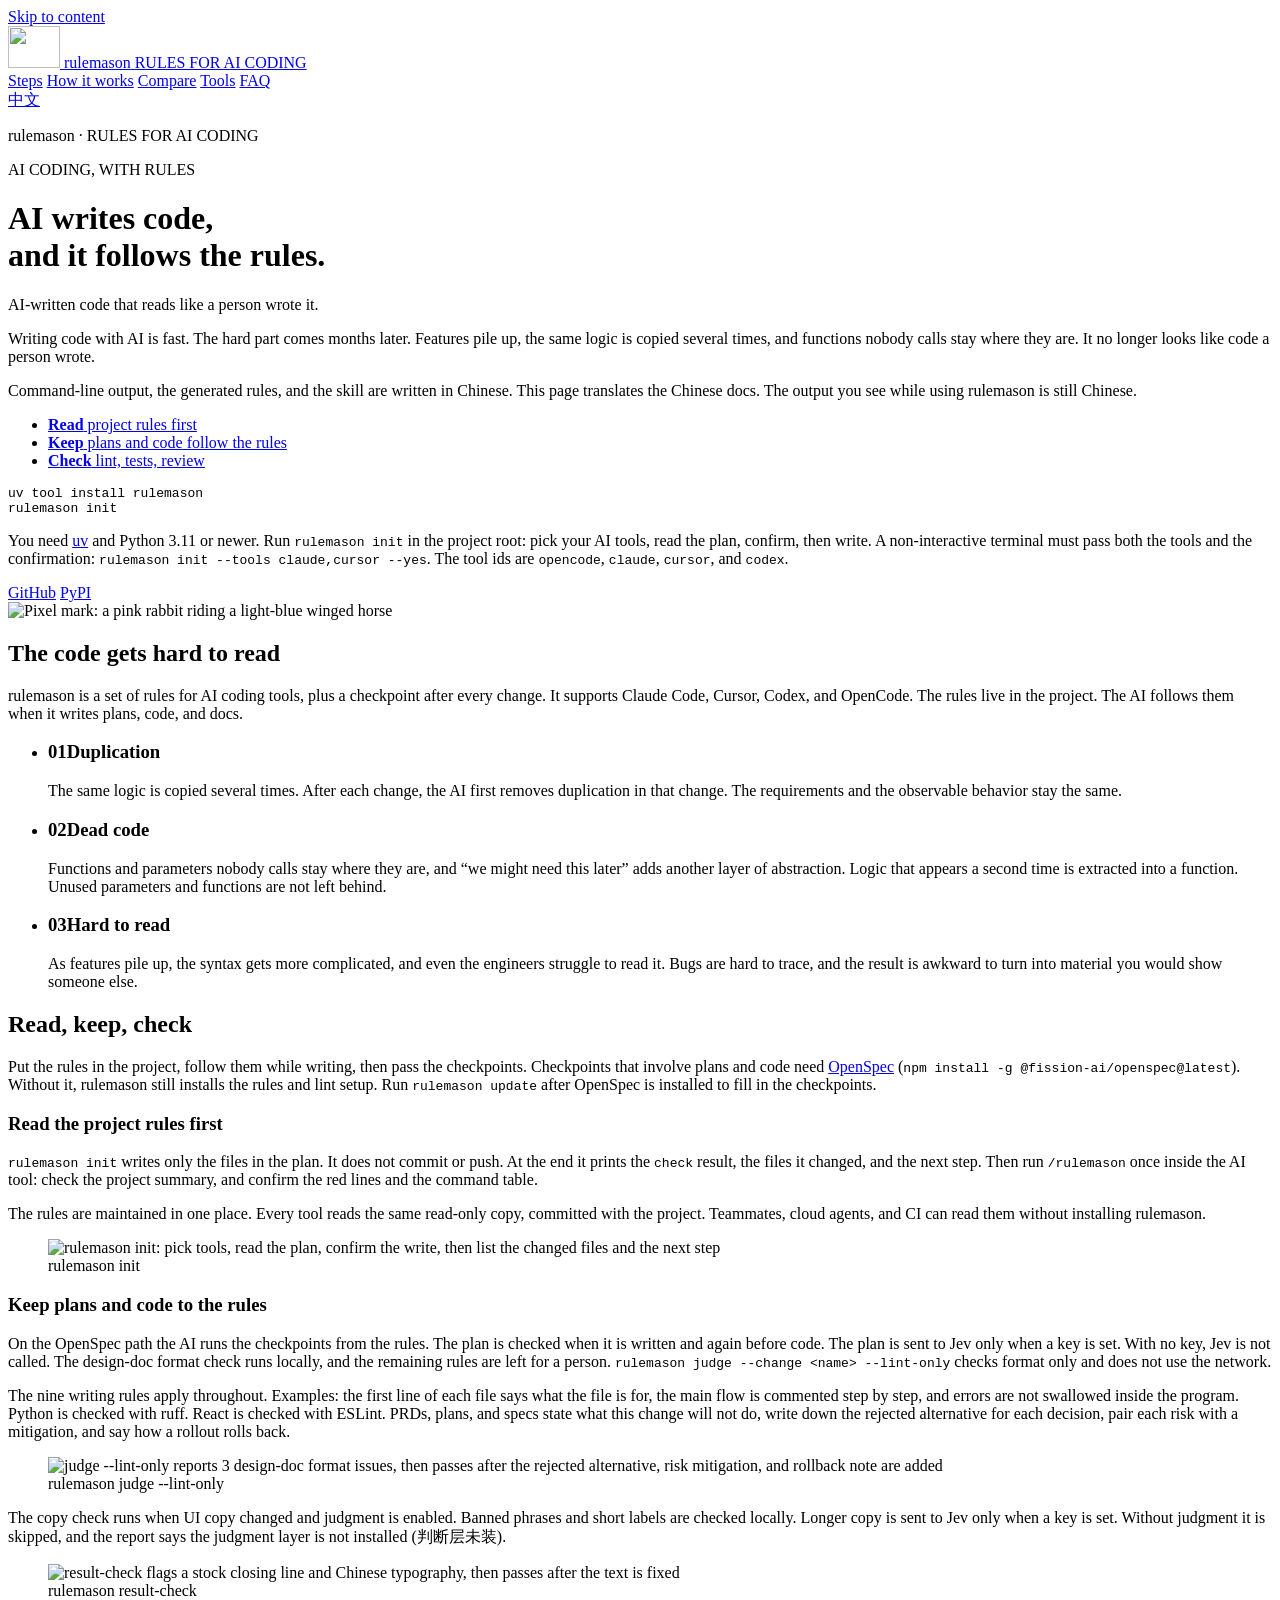
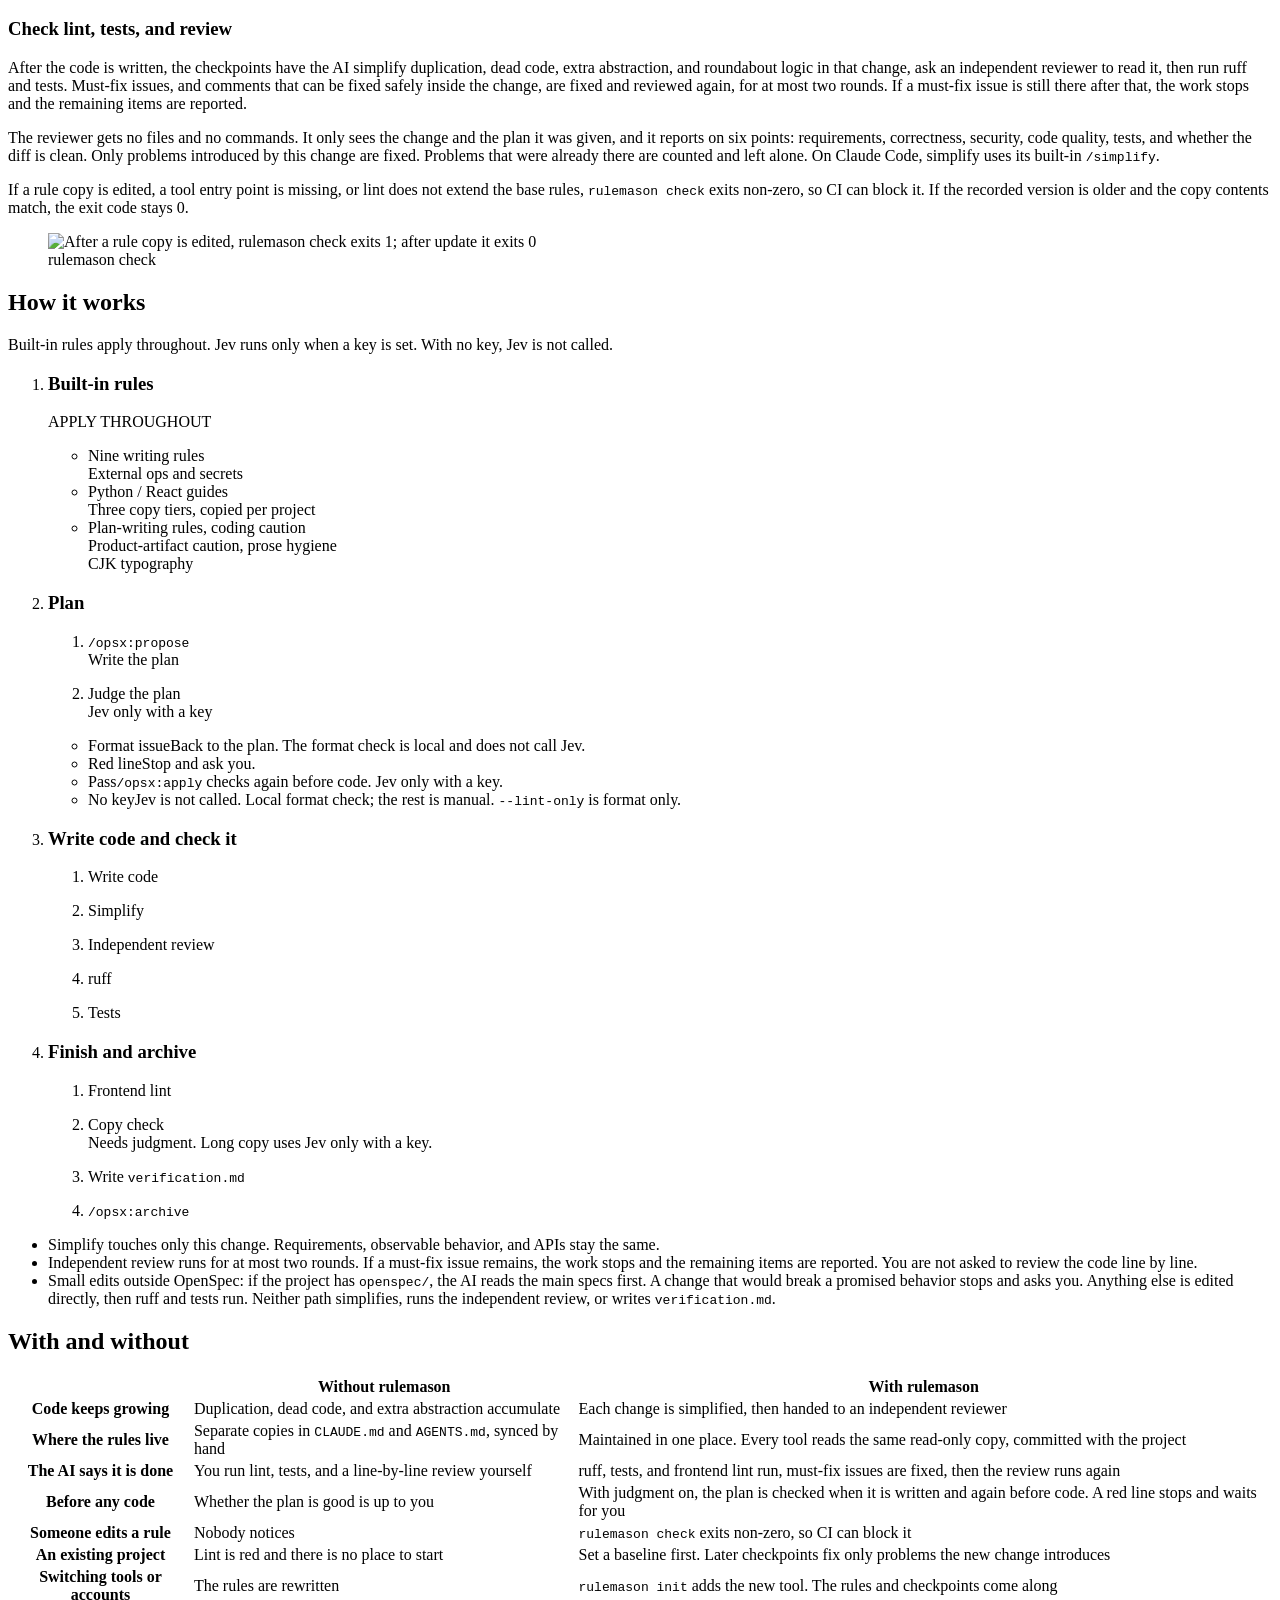
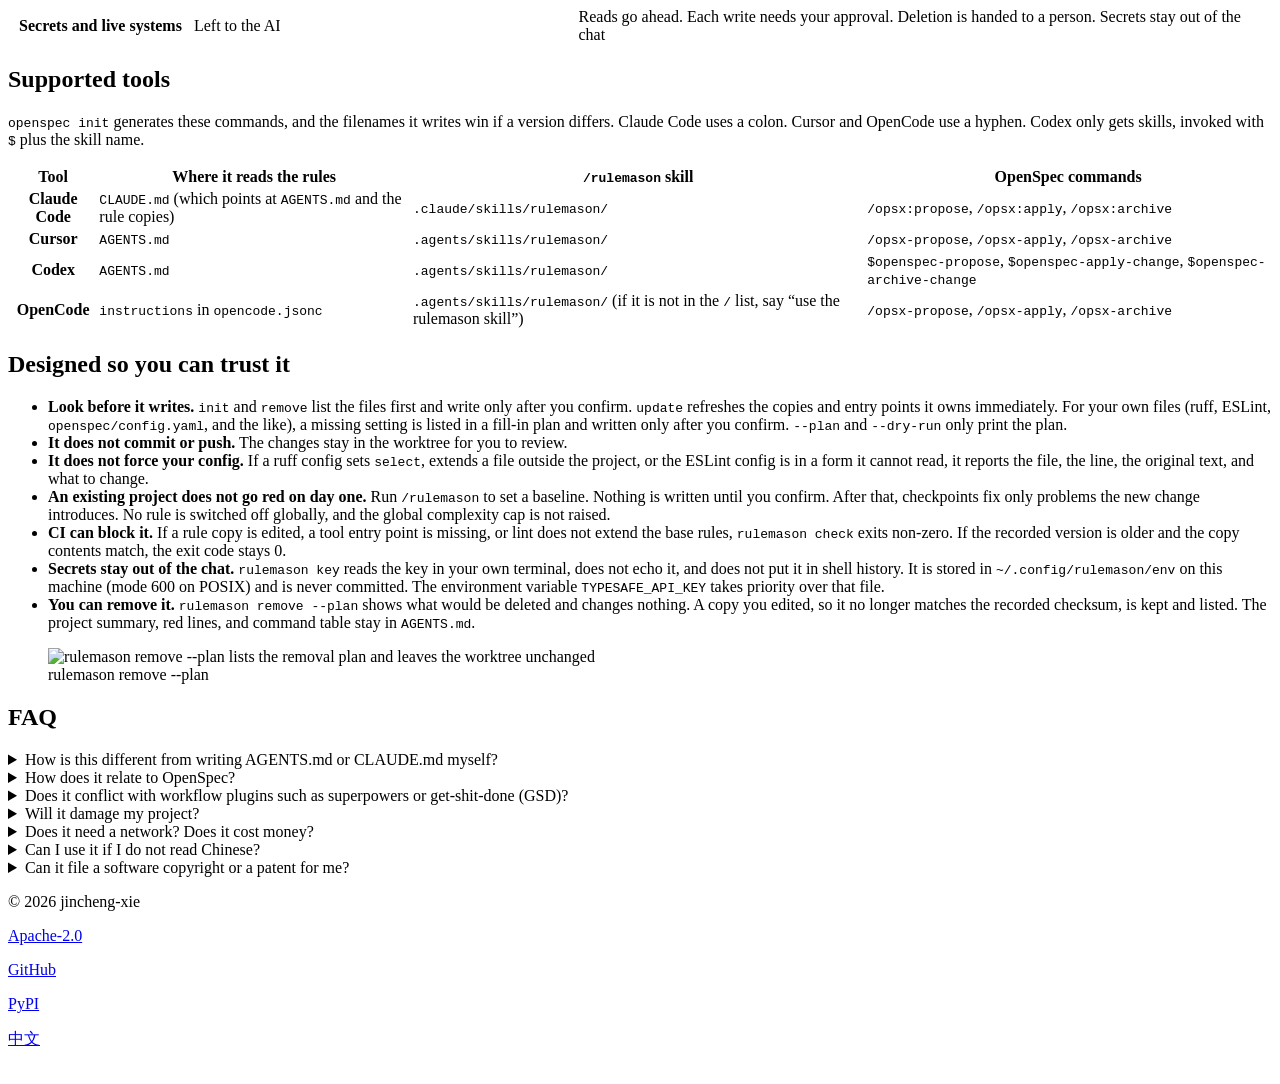
==== website/en/index.html @ f6c39ca5 "feat(website): 新增 rulemason.com 静态落地页 预览页放在 website/，不进 wheel 和 sdist。中英文页面、像素标志和部署说明都在这一目录里。" ====
<!DOCTYPE html>
<!-- English landing page for rulemason.com. Wording follows README.en.md. No unpublished numbers. -->
<html lang="en">
<head>
  <meta charset="utf-8">
  <meta name="viewport" content="width=device-width, initial-scale=1">
  <title>rulemason: AI writes code, and it follows the rules</title>
  <meta name="description" content="AI-written code that reads like a person wrote it. Rules for AI coding tools, plus a checkpoint after every change. Supports Claude Code, Cursor, Codex, and OpenCode.">
  <link rel="canonical" href="https://rulemason.com/en/">
  <link rel="alternate" hreflang="en" href="https://rulemason.com/en/">
  <link rel="alternate" hreflang="zh-CN" href="https://rulemason.com/">
  <meta property="og:type" content="website">
  <meta property="og:locale" content="en_US">
  <meta property="og:locale:alternate" content="zh_CN">
  <meta property="og:site_name" content="rulemason">
  <meta property="og:title" content="rulemason: AI writes code, and it follows the rules">
  <meta property="og:description" content="AI-written code that reads like a person wrote it. Rules for AI coding tools, plus a checkpoint after every change.">
  <meta property="og:url" content="https://rulemason.com/en/">
  <meta property="og:image" content="https://rulemason.com/assets/banner.png">
  <meta property="og:image:width" content="1920">
  <meta property="og:image:height" content="960">
  <meta property="og:image:alt" content="rulemason: AI writes code, and it follows the rules">
  <meta name="twitter:card" content="summary_large_image">
  <meta name="twitter:title" content="rulemason: AI writes code, and it follows the rules">
  <meta name="twitter:description" content="AI-written code that reads like a person wrote it. Rules for AI coding tools, plus a checkpoint after every change.">
  <meta name="twitter:image" content="https://rulemason.com/assets/banner.png">
  <meta name="theme-color" content="#071421">
  <link rel="icon" href="/favicon.svg" type="image/svg+xml">
  <link rel="icon" href="/favicon-32.png" type="image/png" sizes="32x32">
  <link rel="apple-touch-icon" href="/apple-touch-icon.png">
  <link rel="stylesheet" href="/css/site.css">
</head>
<body>
  <a class="skip" href="#content">Skip to content</a>
  <header class="site-header">
    <div class="wrap">
      <a class="brand" href="/en/">
        <img src="/assets/logo.svg" alt="" width="52" height="42">
        <span>
          <span class="brand-name">rulemason</span>
          <span class="brand-sub">RULES FOR AI CODING</span>
        </span>
      </a>
      <nav class="nav-links" aria-label="On this page">
        <a href="#steps">Steps</a>
        <a href="#flow">How it works</a>
        <a href="#compare">Compare</a>
        <a href="#tools">Tools</a>
        <a href="#faq">FAQ</a>
      </nav>
      <a class="lang" href="/" hreflang="zh-CN" lang="zh-CN">中文</a>
    </div>
  </header>

  <main id="content">
    <div class="wrap hero">
      <div class="hero-copy">
        <p class="eyebrow">rulemason · RULES FOR AI CODING</p>
        <p class="tagline">AI CODING, WITH RULES</p>
        <h1>AI writes code,<br><span class="accent">and it follows the rules.</span></h1>
        <p class="lede">AI-written code that reads like a person wrote it.</p>
        <p class="support">Writing code with AI is fast. The hard part comes months later. Features pile up, the same logic is copied several times, and functions nobody calls stay where they are. It no longer looks like code a person wrote.</p>
        <p class="lang-note">Command-line output, the generated rules, and the skill are written in Chinese. This page translates the Chinese docs. The output you see while using rulemason is still Chinese.</p>
        <ul class="chips">
          <li><a href="#read"><b>Read</b> project rules first</a></li>
          <li><a href="#keep"><b>Keep</b> plans and code follow the rules</a></li>
          <li><a href="#check"><b>Check</b> lint, tests, review</a></li>
        </ul>
        <div class="install">
          <div class="install-bar">
            <pre id="install-cmd"><code>uv tool install rulemason
rulemason init</code></pre>
            <button type="button" class="copy" hidden data-for="install-cmd" data-done="Copied" data-fail="Could not copy. Select the commands above.">Copy</button>
          </div>
          <p id="copy-status" class="copy-status" role="status"></p>
          <p class="fine">You need <a href="https://docs.astral.sh/uv/">uv</a> and Python 3.11 or newer. Run <code>rulemason init</code> in the project root: pick your AI tools, read the plan, confirm, then write. A non-interactive terminal must pass both the tools and the confirmation: <code>rulemason init --tools claude,cursor --yes</code>. The tool ids are <code>opencode</code>, <code>claude</code>, <code>cursor</code>, and <code>codex</code>.</p>
        </div>
        <div class="actions">
          <a class="btn btn-pink" href="https://github.com/rulemason/rulemason">GitHub</a>
          <a class="btn btn-line" href="https://pypi.org/project/rulemason/">PyPI</a>
        </div>
      </div>
      <div class="hero-logo">
        <img src="/assets/logo.svg" width="416" height="336" alt="Pixel mark: a pink rabbit riding a light-blue winged horse">
      </div>
    </div>

    <section id="pain">
      <div class="wrap">
        <h2>The code gets hard to read</h2>
        <p class="section-lead">rulemason is a set of rules for AI coding tools, plus a checkpoint after every change. It supports Claude Code, Cursor, Codex, and OpenCode. The rules live in the project. The AI follows them when it writes plans, code, and docs.</p>
        <ul class="cards">
          <li>
            <h3><span class="index">01</span>Duplication</h3>
            <p>The same logic is copied several times. After each change, the AI first removes duplication in that change. The requirements and the observable behavior stay the same.</p>
          </li>
          <li>
            <h3><span class="index">02</span>Dead code</h3>
            <p>Functions and parameters nobody calls stay where they are, and “we might need this later” adds another layer of abstraction. Logic that appears a second time is extracted into a function. Unused parameters and functions are not left behind.</p>
          </li>
          <li>
            <h3><span class="index">03</span>Hard to read</h3>
            <p>As features pile up, the syntax gets more complicated, and even the engineers struggle to read it. Bugs are hard to trace, and the result is awkward to turn into material you would show someone else.</p>
          </li>
        </ul>
      </div>
    </section>

    <section id="steps">
      <div class="wrap">
        <h2>Read, keep, check</h2>
        <p class="section-lead">Put the rules in the project, follow them while writing, then pass the checkpoints. Checkpoints that involve plans and code need <a href="https://github.com/Fission-AI/OpenSpec">OpenSpec</a> (<code>npm install -g @fission-ai/openspec@latest</code>). Without it, rulemason still installs the rules and lint setup. Run <code>rulemason update</code> after OpenSpec is installed to fill in the checkpoints.</p>

        <article class="step" id="read">
          <h3><span class="mark">Read</span> the project rules first</h3>
          <p><code>rulemason init</code> writes only the files in the plan. It does not commit or push. At the end it prints the <code>check</code> result, the files it changed, and the next step. Then run <code>/rulemason</code> once inside the AI tool: check the project summary, and confirm the red lines and the command table.</p>
          <p>The rules are maintained in one place. Every tool reads the same read-only copy, committed with the project. Teammates, cloud agents, and CI can read them without installing rulemason.</p>
          <figure>
            <img src="/assets/r1-init.gif" data-still="/assets/stills/r1-init.png" width="1200" height="700" alt="rulemason init: pick tools, read the plan, confirm the write, then list the changed files and the next step" loading="lazy">
            <figcaption>rulemason init</figcaption>
          </figure>
        </article>

        <article class="step" id="keep">
          <h3><span class="mark">Keep</span> plans and code to the rules</h3>
          <p>On the OpenSpec path the AI runs the checkpoints from the rules. The plan is checked when it is written and again before code. The plan is sent to Jev only when a key is set. With no key, Jev is not called. The design-doc format check runs locally, and the remaining rules are left for a person. <code>rulemason judge --change &lt;name&gt; --lint-only</code> checks format only and does not use the network.</p>
          <p>The nine writing rules apply throughout. Examples: the first line of each file says what the file is for, the main flow is commented step by step, and errors are not swallowed inside the program. Python is checked with ruff. React is checked with ESLint. PRDs, plans, and specs state what this change will not do, write down the rejected alternative for each decision, pair each risk with a mitigation, and say how a rollout rolls back.</p>
          <figure>
            <img src="/assets/r7-judge.gif" data-still="/assets/stills/r7-judge.png" width="1200" height="700" alt="judge --lint-only reports 3 design-doc format issues, then passes after the rejected alternative, risk mitigation, and rollback note are added" loading="lazy">
            <figcaption>rulemason judge --lint-only</figcaption>
          </figure>
          <p>The copy check runs when UI copy changed and judgment is enabled. Banned phrases and short labels are checked locally. Longer copy is sent to Jev only when a key is set. Without judgment it is skipped, and the report says the judgment layer is not installed (判断层未装).</p>
          <figure>
            <img src="/assets/r8-result-check.gif" data-still="/assets/stills/r8-result-check.png" width="1200" height="700" alt="result-check flags a stock closing line and Chinese typography, then passes after the text is fixed" loading="lazy">
            <figcaption>rulemason result-check</figcaption>
          </figure>
        </article>

        <article class="step" id="check">
          <h3><span class="mark">Check</span> lint, tests, and review</h3>
          <p>After the code is written, the checkpoints have the AI simplify duplication, dead code, extra abstraction, and roundabout logic in that change, ask an independent reviewer to read it, then run ruff and tests. Must-fix issues, and comments that can be fixed safely inside the change, are fixed and reviewed again, for at most two rounds. If a must-fix issue is still there after that, the work stops and the remaining items are reported.</p>
          <p>The reviewer gets no files and no commands. It only sees the change and the plan it was given, and it reports on six points: requirements, correctness, security, code quality, tests, and whether the diff is clean. Only problems introduced by this change are fixed. Problems that were already there are counted and left alone. On Claude Code, simplify uses its built-in <code>/simplify</code>.</p>
          <p>If a rule copy is edited, a tool entry point is missing, or lint does not extend the base rules, <code>rulemason check</code> exits non-zero, so CI can block it. If the recorded version is older and the copy contents match, the exit code stays 0.</p>
          <figure>
            <img src="/assets/r4-check.gif" data-still="/assets/stills/r4-check.png" width="1200" height="700" alt="After a rule copy is edited, rulemason check exits 1; after update it exits 0" loading="lazy">
            <figcaption>rulemason check</figcaption>
          </figure>
        </article>
      </div>
    </section>

    <section id="flow">
      <div class="wrap">
        <h2>How it works</h2>
        <p class="section-lead">Built-in rules apply throughout. Jev runs only when a key is set. With no key, Jev is not called.</p>
        <ol class="flow">
          <li class="band">
            <div class="band-head">
              <h3>Built-in rules</h3>
              <p class="always">APPLY THROUGHOUT</p>
            </div>
            <ul class="nodes">
              <li class="node">Nine writing rules<br>External ops and secrets</li>
              <li class="node">Python / React guides<br>Three copy tiers, copied per project</li>
              <li class="node">Plan-writing rules, coding caution<br>Product-artifact caution, prose hygiene<br>CJK typography</li>
            </ul>
          </li>
          <li class="band plan">
            <div class="band-head">
              <h3>Plan</h3>
            </div>
            <ol class="chain">
              <li><p class="node"><code>/opsx:propose</code><br>Write the plan</p></li>
              <li><p class="node decision">Judge the plan<br>Jev only with a key</p></li>
            </ol>
            <ul class="branches">
              <li><span class="tag">Format issue</span><span>Back to the plan. The format check is local and does not call Jev.</span></li>
              <li><span class="tag stop">Red line</span><span>Stop and ask you.</span></li>
              <li><span class="tag">Pass</span><span><code>/opsx:apply</code> checks again before code. Jev only with a key.</span></li>
              <li><span class="tag">No key</span><span>Jev is not called. Local format check; the rest is manual. <code>--lint-only</code> is format only.</span></li>
            </ul>
          </li>
          <li class="band">
            <div class="band-head">
              <h3>Write code and check it</h3>
            </div>
            <ol class="chain">
              <li><p class="node">Write code</p></li>
              <li><p class="node">Simplify</p></li>
              <li><p class="node">Independent review</p></li>
              <li><p class="node">ruff</p></li>
              <li><p class="node">Tests</p></li>
            </ol>
          </li>
          <li class="band">
            <div class="band-head">
              <h3>Finish and archive</h3>
            </div>
            <ol class="chain">
              <li><p class="node">Frontend lint</p></li>
              <li><p class="node">Copy check<br>Needs judgment. Long copy uses Jev only with a key.</p></li>
              <li><p class="node">Write <code>verification.md</code></p></li>
              <li><p class="node"><code>/opsx:archive</code></p></li>
            </ol>
          </li>
        </ol>
        <ul class="notes">
          <li>Simplify touches only this change. Requirements, observable behavior, and APIs stay the same.</li>
          <li>Independent review runs for at most two rounds. If a must-fix issue remains, the work stops and the remaining items are reported. You are not asked to review the code line by line.</li>
          <li>Small edits outside OpenSpec: if the project has <code>openspec/</code>, the AI reads the main specs first. A change that would break a promised behavior stops and asks you. Anything else is edited directly, then ruff and tests run. Neither path simplifies, runs the independent review, or writes <code>verification.md</code>.</li>
        </ul>
      </div>
    </section>

    <section id="compare">
      <div class="wrap">
        <h2>With and without</h2>
        <div class="table-wrap" tabindex="0" role="region" aria-label="With and without rulemason. Scroll sideways if needed.">
          <table>
            <thead>
              <tr>
                <th scope="col"></th>
                <th scope="col">Without rulemason</th>
                <th scope="col">With rulemason</th>
              </tr>
            </thead>
            <tbody>
              <tr>
                <th scope="row">Code keeps growing</th>
                <td>Duplication, dead code, and extra abstraction accumulate</td>
                <td>Each change is simplified, then handed to an independent reviewer</td>
              </tr>
              <tr>
                <th scope="row">Where the rules live</th>
                <td>Separate copies in <code>CLAUDE.md</code> and <code>AGENTS.md</code>, synced by hand</td>
                <td>Maintained in one place. Every tool reads the same read-only copy, committed with the project</td>
              </tr>
              <tr>
                <th scope="row">The AI says it is done</th>
                <td>You run lint, tests, and a line-by-line review yourself</td>
                <td>ruff, tests, and frontend lint run, must-fix issues are fixed, then the review runs again</td>
              </tr>
              <tr>
                <th scope="row">Before any code</th>
                <td>Whether the plan is good is up to you</td>
                <td>With judgment on, the plan is checked when it is written and again before code. A red line stops and waits for you</td>
              </tr>
              <tr>
                <th scope="row">Someone edits a rule</th>
                <td>Nobody notices</td>
                <td><code>rulemason check</code> exits non-zero, so CI can block it</td>
              </tr>
              <tr>
                <th scope="row">An existing project</th>
                <td>Lint is red and there is no place to start</td>
                <td>Set a baseline first. Later checkpoints fix only problems the new change introduces</td>
              </tr>
              <tr>
                <th scope="row">Switching tools or accounts</th>
                <td>The rules are rewritten</td>
                <td><code>rulemason init</code> adds the new tool. The rules and checkpoints come along</td>
              </tr>
              <tr>
                <th scope="row">Secrets and live systems</th>
                <td>Left to the AI</td>
                <td>Reads go ahead. Each write needs your approval. Deletion is handed to a person. Secrets stay out of the chat</td>
              </tr>
            </tbody>
          </table>
        </div>
      </div>
    </section>

    <section id="tools">
      <div class="wrap">
        <h2>Supported tools</h2>
        <p class="section-lead"><code>openspec init</code> generates these commands, and the filenames it writes win if a version differs. Claude Code uses a colon. Cursor and OpenCode use a hyphen. Codex only gets skills, invoked with <code>$</code> plus the skill name.</p>
        <div class="table-wrap" tabindex="0" role="region" aria-label="Supported tools. Scroll sideways if needed.">
          <table>
            <thead>
              <tr>
                <th scope="col">Tool</th>
                <th scope="col">Where it reads the rules</th>
                <th scope="col"><code>/rulemason</code> skill</th>
                <th scope="col">OpenSpec commands</th>
              </tr>
            </thead>
            <tbody>
              <tr>
                <th scope="row">Claude Code</th>
                <td><code>CLAUDE.md</code> (which points at <code>AGENTS.md</code> and the rule copies)</td>
                <td><code>.claude/skills/rulemason/</code></td>
                <td><code>/opsx:propose</code>, <code>/opsx:apply</code>, <code>/opsx:archive</code></td>
              </tr>
              <tr>
                <th scope="row">Cursor</th>
                <td><code>AGENTS.md</code></td>
                <td><code>.agents/skills/rulemason/</code></td>
                <td><code>/opsx-propose</code>, <code>/opsx-apply</code>, <code>/opsx-archive</code></td>
              </tr>
              <tr>
                <th scope="row">Codex</th>
                <td><code>AGENTS.md</code></td>
                <td><code>.agents/skills/rulemason/</code></td>
                <td><code>$openspec-propose</code>, <code>$openspec-apply-change</code>, <code>$openspec-archive-change</code></td>
              </tr>
              <tr>
                <th scope="row">OpenCode</th>
                <td><code>instructions</code> in <code>opencode.jsonc</code></td>
                <td><code>.agents/skills/rulemason/</code> (if it is not in the <code>/</code> list, say “use the rulemason skill”)</td>
                <td><code>/opsx-propose</code>, <code>/opsx-apply</code>, <code>/opsx-archive</code></td>
              </tr>
            </tbody>
          </table>
        </div>
      </div>
    </section>

    <section id="safety">
      <div class="wrap">
        <h2>Designed so you can trust it</h2>
        <ul class="safety">
          <li><strong>Look before it writes.</strong> <code>init</code> and <code>remove</code> list the files first and write only after you confirm. <code>update</code> refreshes the copies and entry points it owns immediately. For your own files (ruff, ESLint, <code>openspec/config.yaml</code>, and the like), a missing setting is listed in a fill-in plan and written only after you confirm. <code>--plan</code> and <code>--dry-run</code> only print the plan.</li>
          <li><strong>It does not commit or push.</strong> The changes stay in the worktree for you to review.</li>
          <li><strong>It does not force your config.</strong> If a ruff config sets <code>select</code>, extends a file outside the project, or the ESLint config is in a form it cannot read, it reports the file, the line, the original text, and what to change.</li>
          <li><strong>An existing project does not go red on day one.</strong> Run <code>/rulemason</code> to set a baseline. Nothing is written until you confirm. After that, checkpoints fix only problems the new change introduces. No rule is switched off globally, and the global complexity cap is not raised.</li>
          <li><strong>CI can block it.</strong> If a rule copy is edited, a tool entry point is missing, or lint does not extend the base rules, <code>rulemason check</code> exits non-zero. If the recorded version is older and the copy contents match, the exit code stays 0.</li>
          <li><strong>Secrets stay out of the chat.</strong> <code>rulemason key</code> reads the key in your own terminal, does not echo it, and does not put it in shell history. It is stored in <code>~/.config/rulemason/env</code> on this machine (mode 600 on POSIX) and is never committed. The environment variable <code>TYPESAFE_API_KEY</code> takes priority over that file.</li>
          <li><strong>You can remove it.</strong> <code>rulemason remove --plan</code> shows what would be deleted and changes nothing. A copy you edited, so it no longer matches the recorded checksum, is kept and listed. The project summary, red lines, and command table stay in <code>AGENTS.md</code>.</li>
        </ul>
        <figure>
          <img src="/assets/r6-remove-plan.gif" data-still="/assets/stills/r6-remove-plan.png" width="1200" height="980" alt="rulemason remove --plan lists the removal plan and leaves the worktree unchanged" loading="lazy">
          <figcaption>rulemason remove --plan</figcaption>
        </figure>
      </div>
    </section>

    <section id="faq" class="faq">
      <div class="wrap">
        <h2>FAQ</h2>
        <details>
          <summary>How is this different from writing AGENTS.md or CLAUDE.md myself?</summary>
          <p>A hand-written rule file is a prompt. The AI might follow it, and it might not, and nobody notices if it is edited. rulemason adds three things: the rules are maintained in one place and every tool reads the same copy; finished code goes through a fixed set of checkpoints; <code>rulemason check</code> can fail CI when a copy is edited or an entry point is missing. Your own text still lives outside the markers.</p>
        </details>
        <details>
          <summary>How does it relate to OpenSpec?</summary>
          <p>OpenSpec is how a plan is written and carried out step by step. rulemason is which rules to follow while writing, and which checkpoints to pass when the writing is done. rulemason adds the plan-writing rules to <code>openspec/config.yaml</code> and attaches the checkpoints to apply and archive. Without OpenSpec, you get the rules and lint setup only.</p>
        </details>
        <details>
          <summary>Does it conflict with workflow plugins such as superpowers or get-shit-done (GSD)?</summary>
          <p>They focus on different things. Those plugins mainly tell the AI how to plan and carry out a task. rulemason mainly says what the code and docs should look like, and how to check them after they are written. The rules are committed with the project, so CI can check them.</p>
        </details>
        <details>
          <summary>Will it damage my project?</summary>
          <p><code>init</code> writes only the files in the plan, and it does not commit or push. Lint config it cannot rewrite is reported, not forced. To look first, run <code>rulemason init --plan</code>. To leave, run <code>rulemason remove --plan</code> and read what would be deleted.</p>
        </details>
        <details>
          <summary>Does it need a network? Does it cost money?</summary>
          <p>The rules, the checkpoints, <code>check</code>, <code>result-check</code>, and <code>judge --lint-only</code> all run on your machine. Only Jev judgment calls TypeSafe over the network, and the key comes from <a href="https://typesafe.ai/">typesafe.ai</a>. Pricing is whatever that site says at the time.</p>
        </details>
        <details>
          <summary>Can I use it if I do not read Chinese?</summary>
          <p>The command-line output, the generated rules, and the skill are written in Chinese. This page is the English version of the <a href="/" hreflang="zh-CN" lang="zh-CN">Chinese page</a>. The output you see while using it is still Chinese.</p>
        </details>
        <details>
          <summary>Can it file a software copyright or a patent for me?</summary>
          <p>No, and it does not guarantee that any application will be approved. What it can do is keep the code concise, the structure clear, and the comments in place, with a check record for each change. Those make the filing materials easier to prepare.</p>
        </details>
      </div>
    </section>
  </main>

  <footer class="site-footer">
    <div class="wrap">
      <p>© 2026 jincheng-xie</p>
      <p><a href="https://github.com/rulemason/rulemason/blob/main/LICENSE">Apache-2.0</a></p>
      <p><a href="https://github.com/rulemason/rulemason">GitHub</a></p>
      <p><a href="https://pypi.org/project/rulemason/">PyPI</a></p>
      <p><a href="/" hreflang="zh-CN" lang="zh-CN">中文</a></p>
    </div>
  </footer>
  <script src="/js/site.js"></script>
</body>
</html>
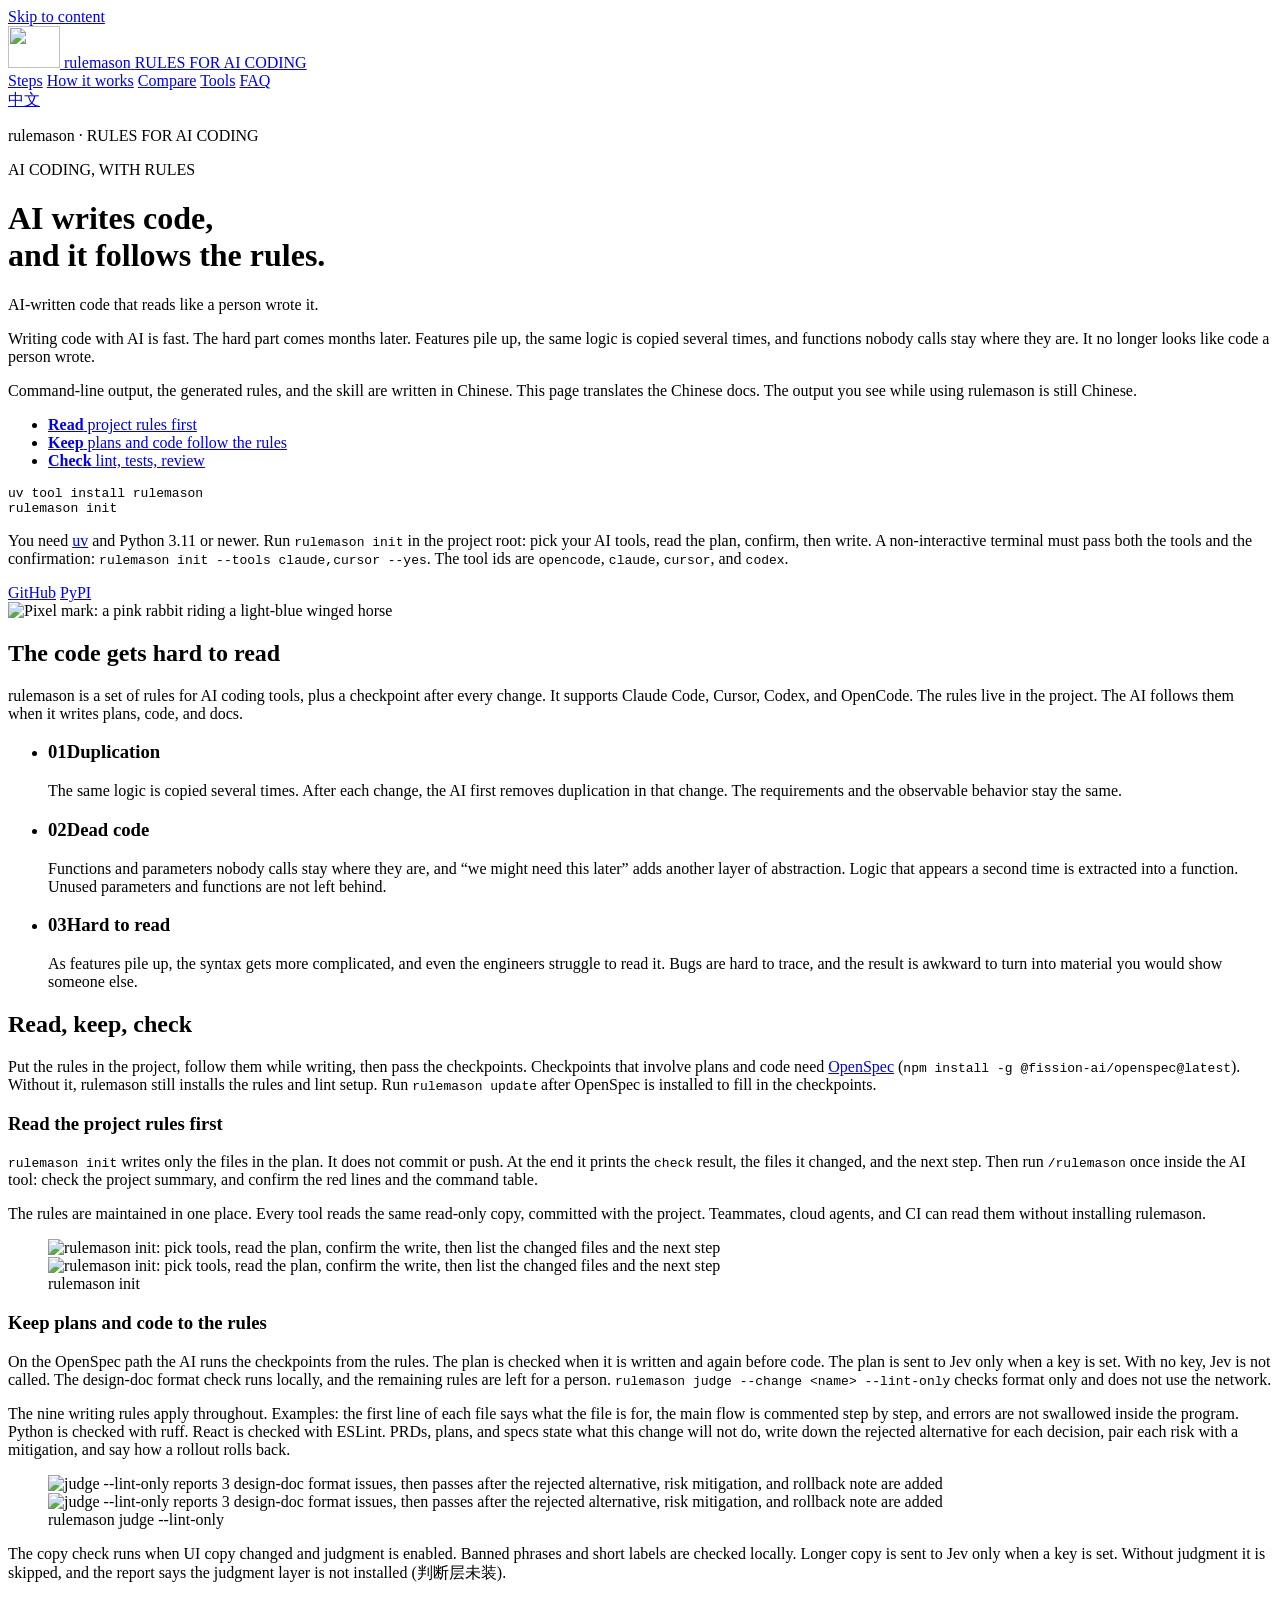
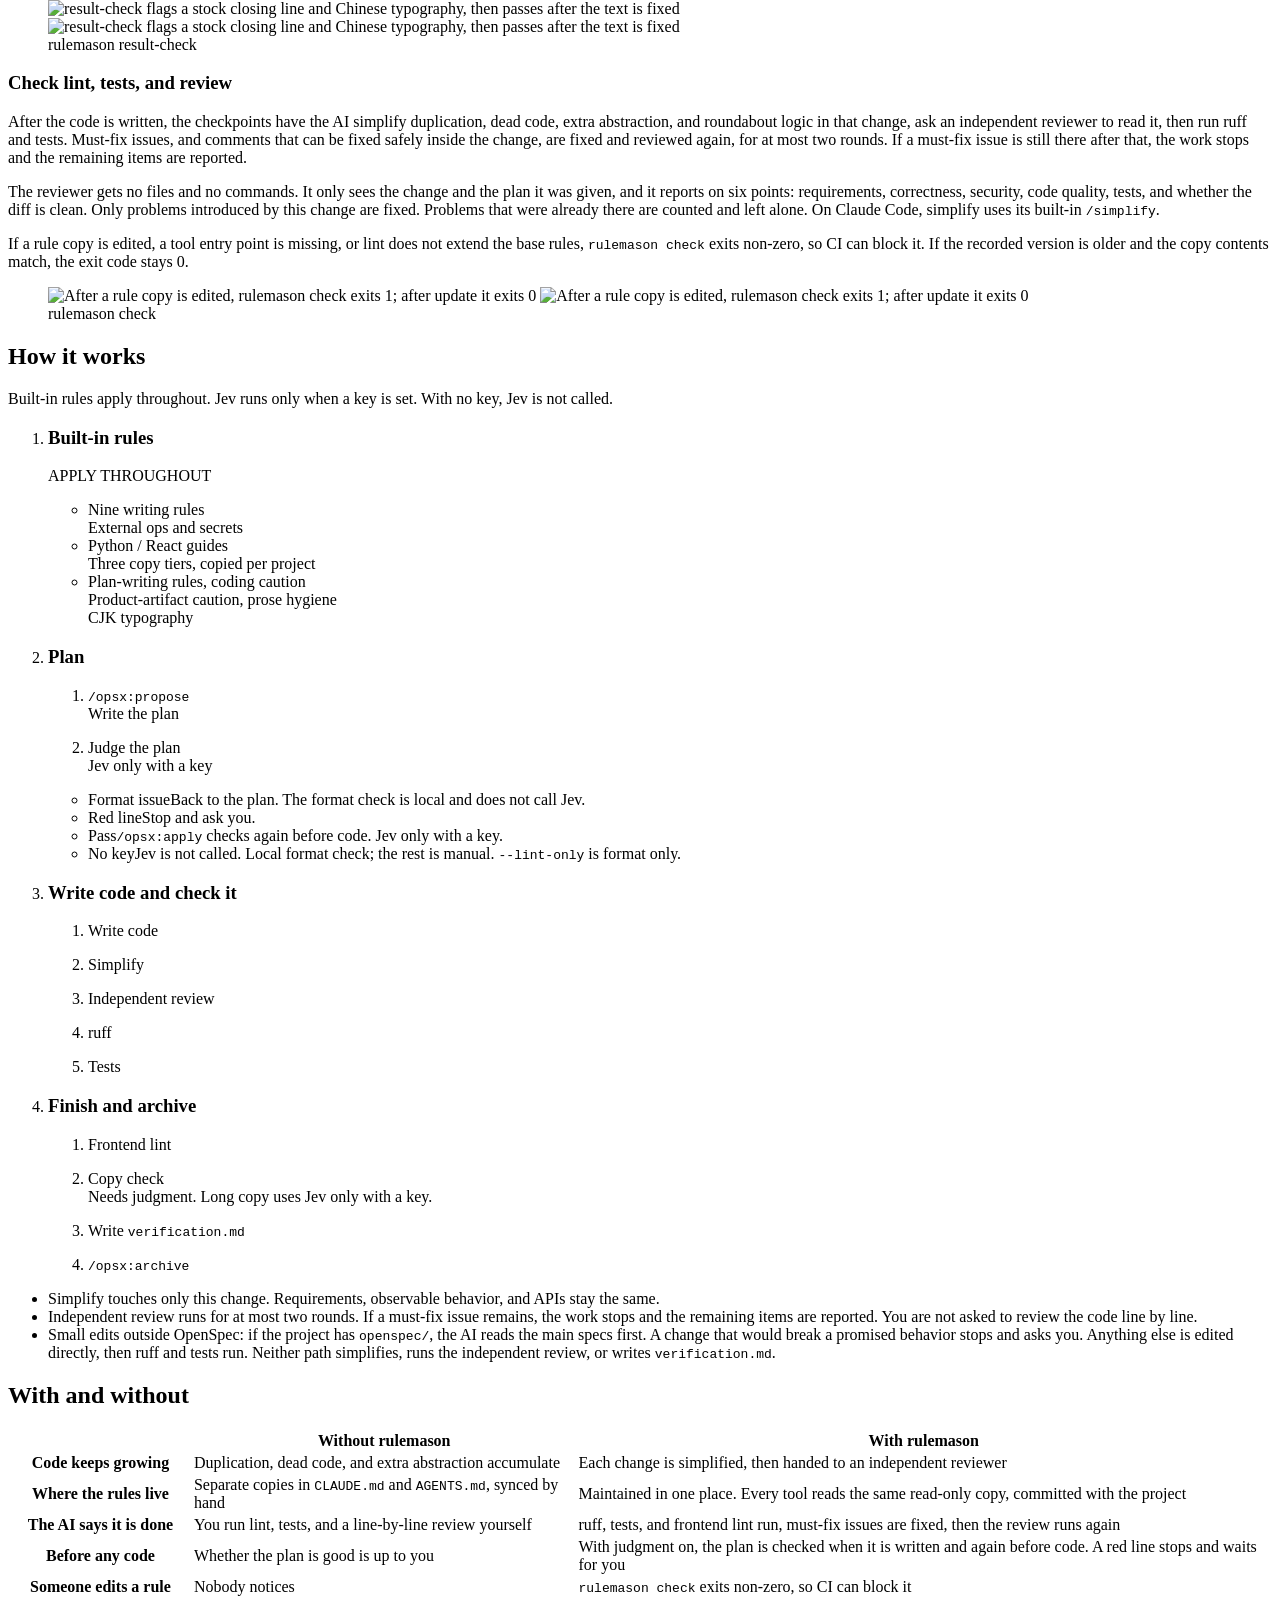
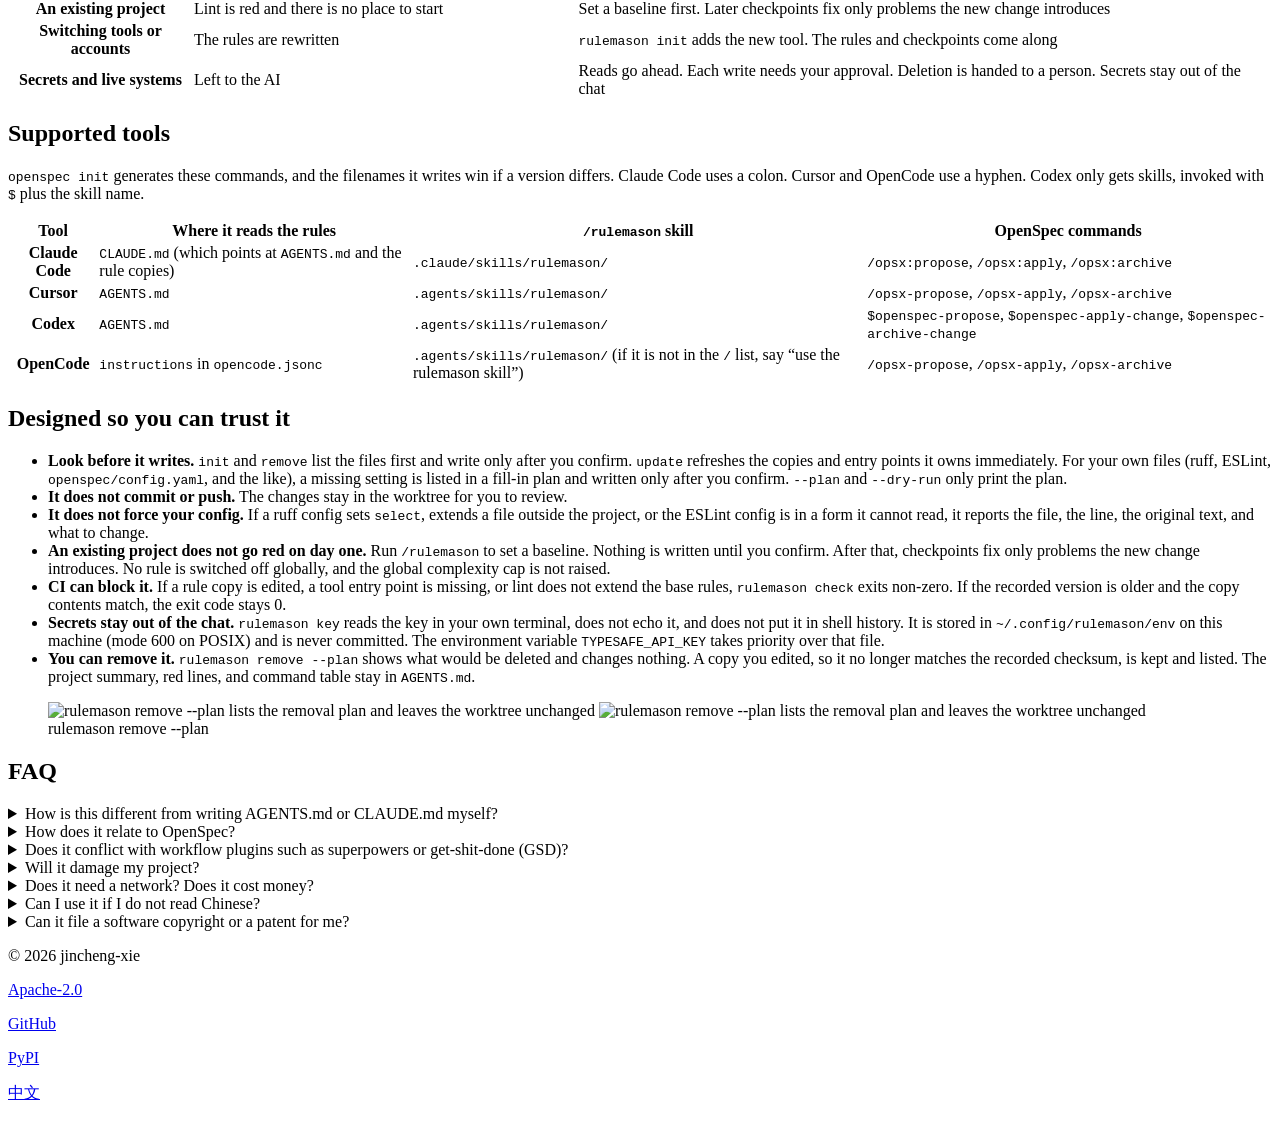
==== commit 08b7a9c7: "fix(website): 减少动效用样式切换静帧 演示图不再用脚本改写 src。循环 GIF 和第一帧并排写在页面里，由 prefers-reduced-motion 决定显示哪一张。" ====
--- a/website/en/index.html
+++ b/website/en/index.html
@@ -116,7 +116,8 @@
           <p><code>rulemason init</code> writes only the files in the plan. It does not commit or push. At the end it prints the <code>check</code> result, the files it changed, and the next step. Then run <code>/rulemason</code> once inside the AI tool: check the project summary, and confirm the red lines and the command table.</p>
           <p>The rules are maintained in one place. Every tool reads the same read-only copy, committed with the project. Teammates, cloud agents, and CI can read them without installing rulemason.</p>
           <figure>
-            <img src="/assets/r1-init.gif" data-still="/assets/stills/r1-init.png" width="1200" height="700" alt="rulemason init: pick tools, read the plan, confirm the write, then list the changed files and the next step" loading="lazy">
+            <img class="shot live" src="/assets/r1-init.gif" width="1200" height="700" alt="rulemason init: pick tools, read the plan, confirm the write, then list the changed files and the next step" loading="lazy">
+            <img class="shot still" src="/assets/stills/r1-init.png" width="1200" height="700" alt="rulemason init: pick tools, read the plan, confirm the write, then list the changed files and the next step" loading="lazy">
             <figcaption>rulemason init</figcaption>
           </figure>
         </article>
@@ -126,12 +127,14 @@
           <p>On the OpenSpec path the AI runs the checkpoints from the rules. The plan is checked when it is written and again before code. The plan is sent to Jev only when a key is set. With no key, Jev is not called. The design-doc format check runs locally, and the remaining rules are left for a person. <code>rulemason judge --change &lt;name&gt; --lint-only</code> checks format only and does not use the network.</p>
           <p>The nine writing rules apply throughout. Examples: the first line of each file says what the file is for, the main flow is commented step by step, and errors are not swallowed inside the program. Python is checked with ruff. React is checked with ESLint. PRDs, plans, and specs state what this change will not do, write down the rejected alternative for each decision, pair each risk with a mitigation, and say how a rollout rolls back.</p>
           <figure>
-            <img src="/assets/r7-judge.gif" data-still="/assets/stills/r7-judge.png" width="1200" height="700" alt="judge --lint-only reports 3 design-doc format issues, then passes after the rejected alternative, risk mitigation, and rollback note are added" loading="lazy">
+            <img class="shot live" src="/assets/r7-judge.gif" width="1200" height="700" alt="judge --lint-only reports 3 design-doc format issues, then passes after the rejected alternative, risk mitigation, and rollback note are added" loading="lazy">
+            <img class="shot still" src="/assets/stills/r7-judge.png" width="1200" height="700" alt="judge --lint-only reports 3 design-doc format issues, then passes after the rejected alternative, risk mitigation, and rollback note are added" loading="lazy">
             <figcaption>rulemason judge --lint-only</figcaption>
           </figure>
           <p>The copy check runs when UI copy changed and judgment is enabled. Banned phrases and short labels are checked locally. Longer copy is sent to Jev only when a key is set. Without judgment it is skipped, and the report says the judgment layer is not installed (判断层未装).</p>
           <figure>
-            <img src="/assets/r8-result-check.gif" data-still="/assets/stills/r8-result-check.png" width="1200" height="700" alt="result-check flags a stock closing line and Chinese typography, then passes after the text is fixed" loading="lazy">
+            <img class="shot live" src="/assets/r8-result-check.gif" width="1200" height="700" alt="result-check flags a stock closing line and Chinese typography, then passes after the text is fixed" loading="lazy">
+            <img class="shot still" src="/assets/stills/r8-result-check.png" width="1200" height="700" alt="result-check flags a stock closing line and Chinese typography, then passes after the text is fixed" loading="lazy">
             <figcaption>rulemason result-check</figcaption>
           </figure>
         </article>
@@ -142,7 +145,8 @@
           <p>The reviewer gets no files and no commands. It only sees the change and the plan it was given, and it reports on six points: requirements, correctness, security, code quality, tests, and whether the diff is clean. Only problems introduced by this change are fixed. Problems that were already there are counted and left alone. On Claude Code, simplify uses its built-in <code>/simplify</code>.</p>
           <p>If a rule copy is edited, a tool entry point is missing, or lint does not extend the base rules, <code>rulemason check</code> exits non-zero, so CI can block it. If the recorded version is older and the copy contents match, the exit code stays 0.</p>
           <figure>
-            <img src="/assets/r4-check.gif" data-still="/assets/stills/r4-check.png" width="1200" height="700" alt="After a rule copy is edited, rulemason check exits 1; after update it exits 0" loading="lazy">
+            <img class="shot live" src="/assets/r4-check.gif" width="1200" height="700" alt="After a rule copy is edited, rulemason check exits 1; after update it exits 0" loading="lazy">
+            <img class="shot still" src="/assets/stills/r4-check.png" width="1200" height="700" alt="After a rule copy is edited, rulemason check exits 1; after update it exits 0" loading="lazy">
             <figcaption>rulemason check</figcaption>
           </figure>
         </article>
@@ -329,7 +333,8 @@
           <li><strong>You can remove it.</strong> <code>rulemason remove --plan</code> shows what would be deleted and changes nothing. A copy you edited, so it no longer matches the recorded checksum, is kept and listed. The project summary, red lines, and command table stay in <code>AGENTS.md</code>.</li>
         </ul>
         <figure>
-          <img src="/assets/r6-remove-plan.gif" data-still="/assets/stills/r6-remove-plan.png" width="1200" height="980" alt="rulemason remove --plan lists the removal plan and leaves the worktree unchanged" loading="lazy">
+          <img class="shot live" src="/assets/r6-remove-plan.gif" width="1200" height="980" alt="rulemason remove --plan lists the removal plan and leaves the worktree unchanged" loading="lazy">
+          <img class="shot still" src="/assets/stills/r6-remove-plan.png" width="1200" height="980" alt="rulemason remove --plan lists the removal plan and leaves the worktree unchanged" loading="lazy">
           <figcaption>rulemason remove --plan</figcaption>
         </figure>
       </div>
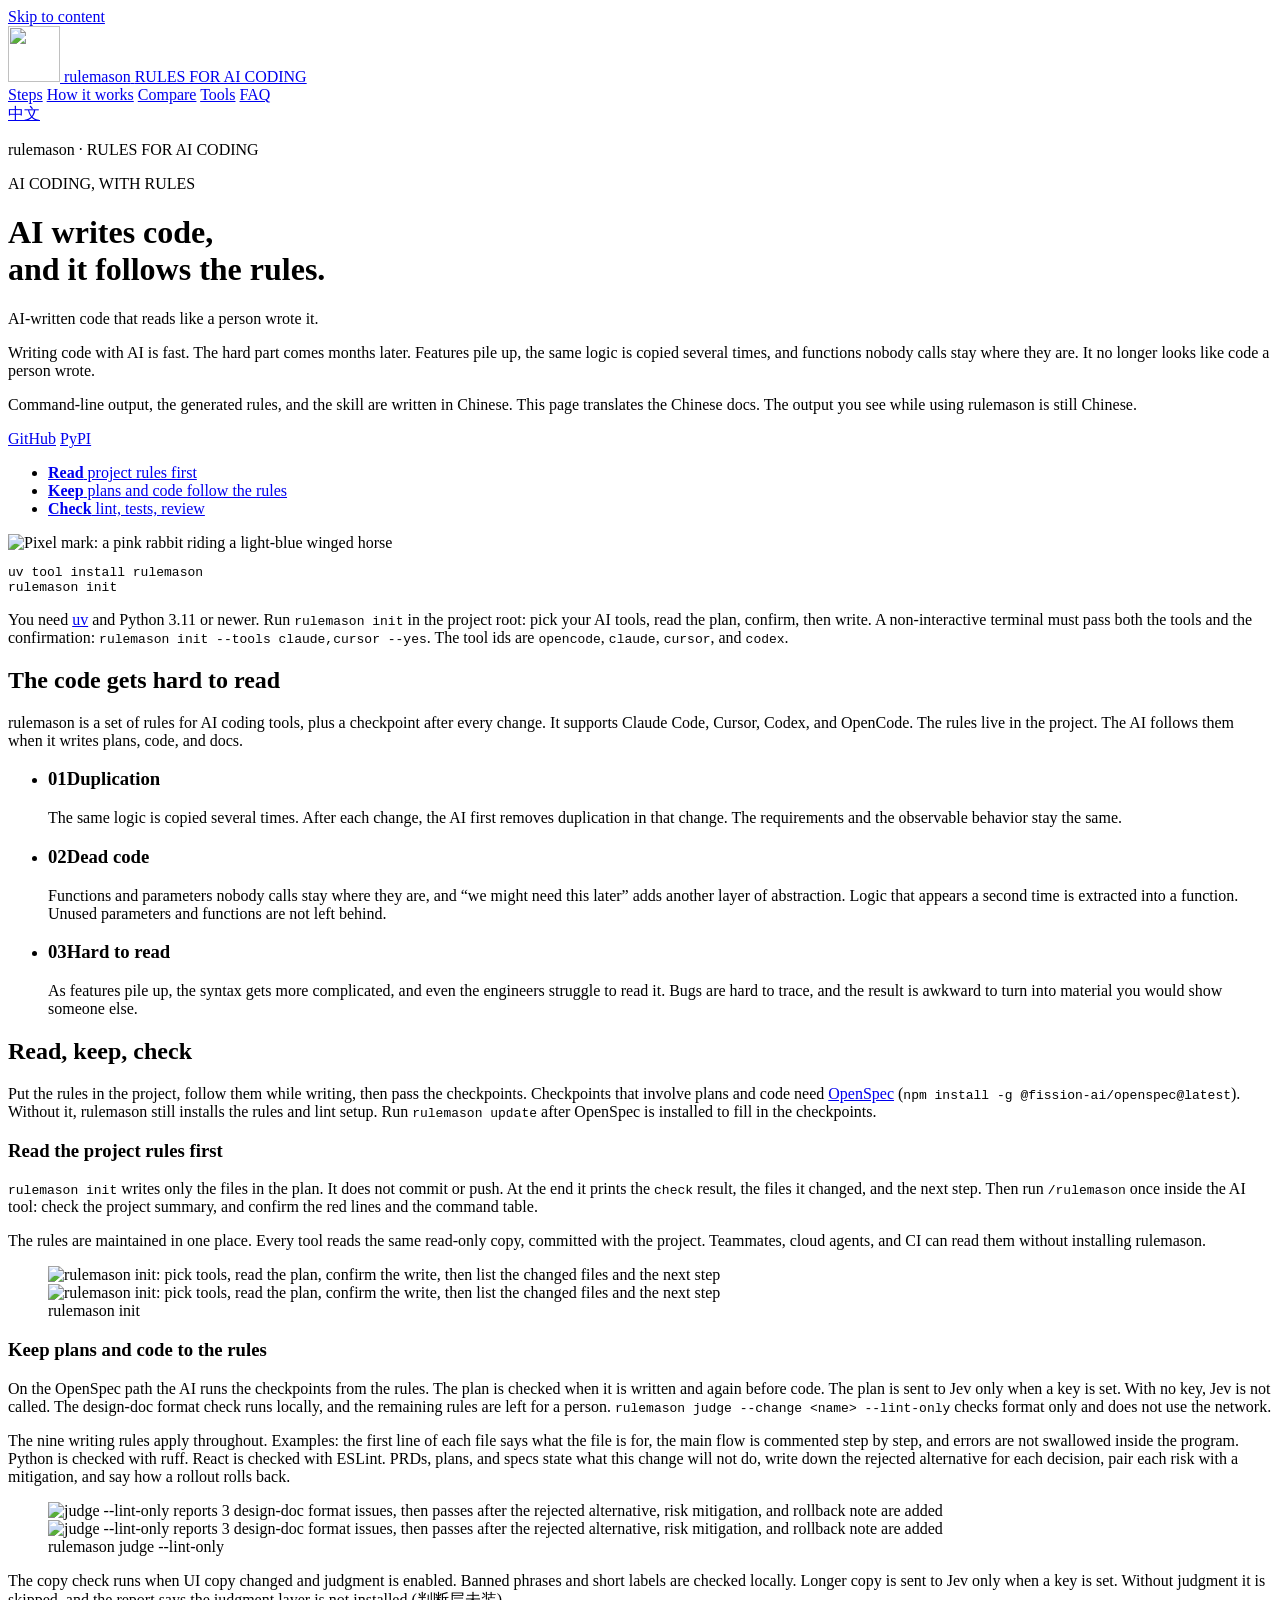
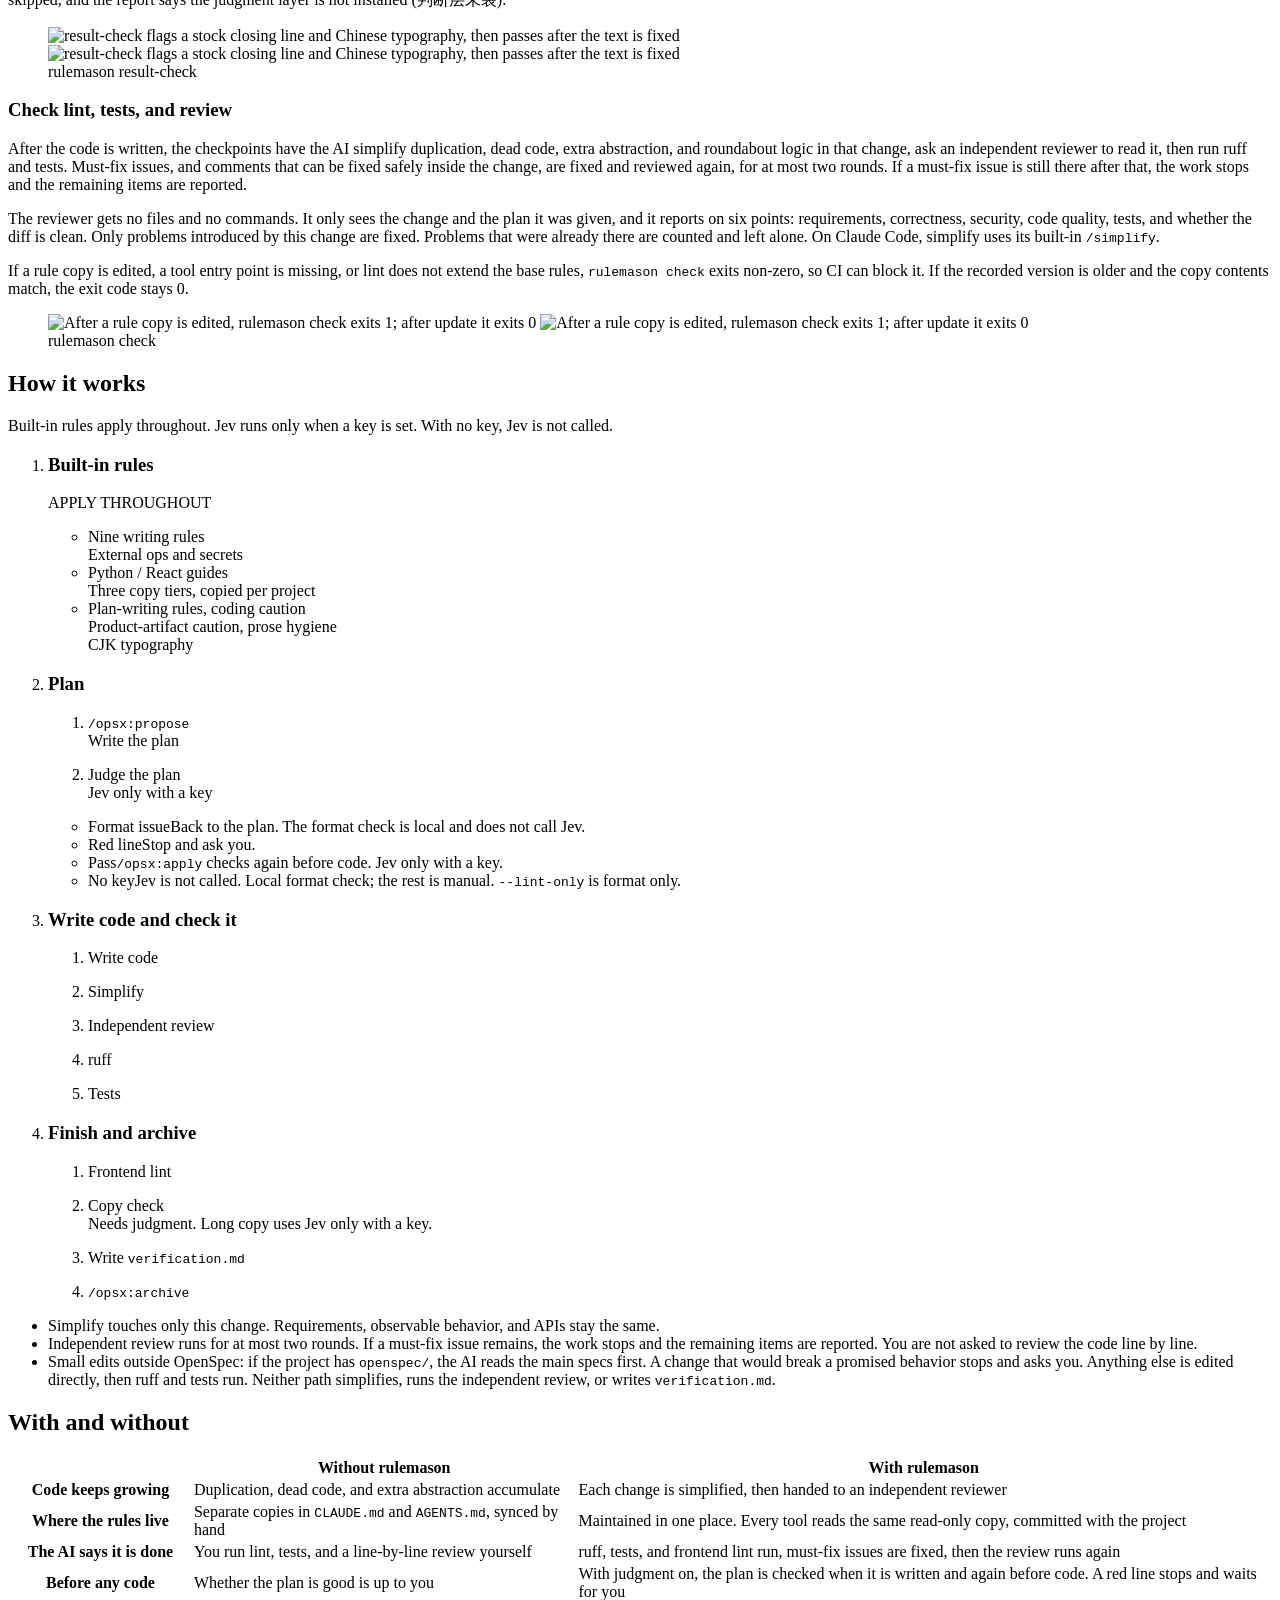
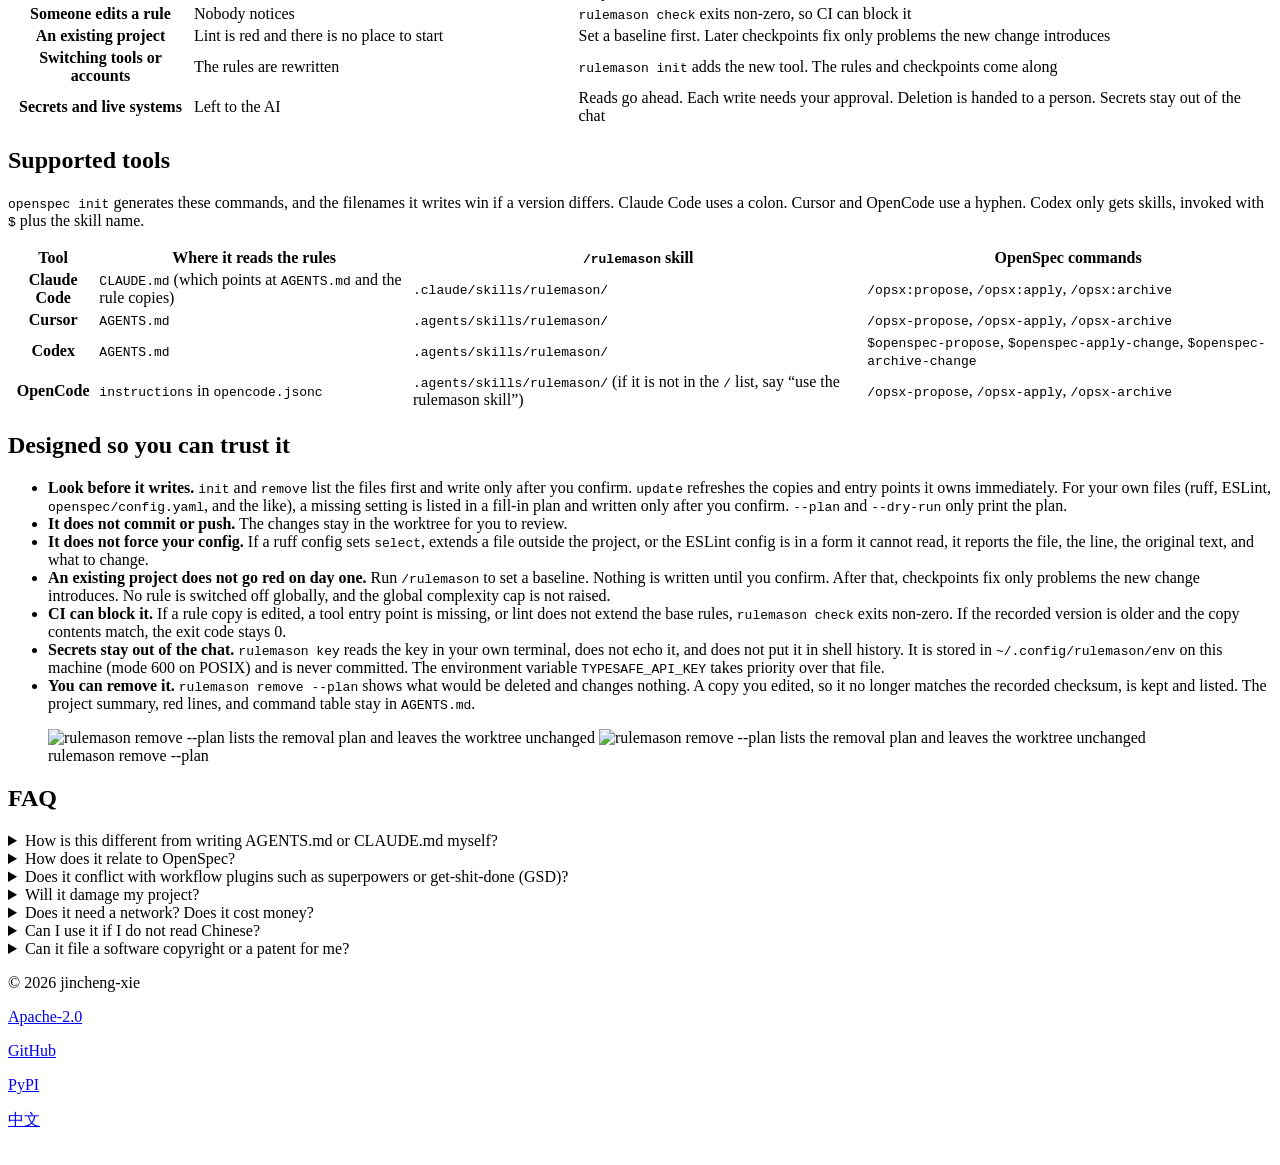
==== commit 078743e3: "feat(website): 浅色版式，标志全身随步伐起伏 页面改成浅底、细线和深色按钮。头、身体、骑手、鬃毛和翅膀一起上下，腿的换步和翅膀的扇动叠在这起伏上。" ====
--- a/website/en/index.html
+++ b/website/en/index.html
@@ -24,7 +24,7 @@
   <meta name="twitter:title" content="rulemason: AI writes code, and it follows the rules">
   <meta name="twitter:description" content="AI-written code that reads like a person wrote it. Rules for AI coding tools, plus a checkpoint after every change.">
   <meta name="twitter:image" content="https://rulemason.com/assets/banner.png">
-  <meta name="theme-color" content="#071421">
+  <meta name="theme-color" content="#f7f6f3">
   <link rel="icon" href="/favicon.svg" type="image/svg+xml">
   <link rel="icon" href="/favicon-32.png" type="image/png" sizes="32x32">
   <link rel="apple-touch-icon" href="/apple-touch-icon.png">
@@ -35,7 +35,7 @@
   <header class="site-header">
     <div class="wrap">
       <a class="brand" href="/en/">
-        <img src="/assets/logo.svg" alt="" width="52" height="42">
+        <img src="/assets/logo.svg" alt="" width="52" height="56">
         <span>
           <span class="brand-name">rulemason</span>
           <span class="brand-sub">RULES FOR AI CODING</span>
@@ -61,11 +61,20 @@
         <p class="lede">AI-written code that reads like a person wrote it.</p>
         <p class="support">Writing code with AI is fast. The hard part comes months later. Features pile up, the same logic is copied several times, and functions nobody calls stay where they are. It no longer looks like code a person wrote.</p>
         <p class="lang-note">Command-line output, the generated rules, and the skill are written in Chinese. This page translates the Chinese docs. The output you see while using rulemason is still Chinese.</p>
+        <div class="actions">
+          <a class="btn btn-solid" href="https://github.com/rulemason/rulemason">GitHub</a>
+          <a class="btn btn-text" href="https://pypi.org/project/rulemason/">PyPI</a>
+        </div>
         <ul class="chips">
           <li><a href="#read"><b>Read</b> project rules first</a></li>
           <li><a href="#keep"><b>Keep</b> plans and code follow the rules</a></li>
           <li><a href="#check"><b>Check</b> lint, tests, review</a></li>
         </ul>
+      </div>
+      <div class="hero-stage">
+        <div class="hero-logo">
+          <img src="/assets/logo.svg" width="416" height="448" alt="Pixel mark: a pink rabbit riding a light-blue winged horse">
+        </div>
         <div class="install">
           <div class="install-bar">
             <pre id="install-cmd"><code>uv tool install rulemason
@@ -75,13 +84,6 @@
           <p id="copy-status" class="copy-status" role="status"></p>
           <p class="fine">You need <a href="https://docs.astral.sh/uv/">uv</a> and Python 3.11 or newer. Run <code>rulemason init</code> in the project root: pick your AI tools, read the plan, confirm, then write. A non-interactive terminal must pass both the tools and the confirmation: <code>rulemason init --tools claude,cursor --yes</code>. The tool ids are <code>opencode</code>, <code>claude</code>, <code>cursor</code>, and <code>codex</code>.</p>
         </div>
-        <div class="actions">
-          <a class="btn btn-pink" href="https://github.com/rulemason/rulemason">GitHub</a>
-          <a class="btn btn-line" href="https://pypi.org/project/rulemason/">PyPI</a>
-        </div>
-      </div>
-      <div class="hero-logo">
-        <img src="/assets/logo.svg" width="416" height="336" alt="Pixel mark: a pink rabbit riding a light-blue winged horse">
       </div>
     </div>
 
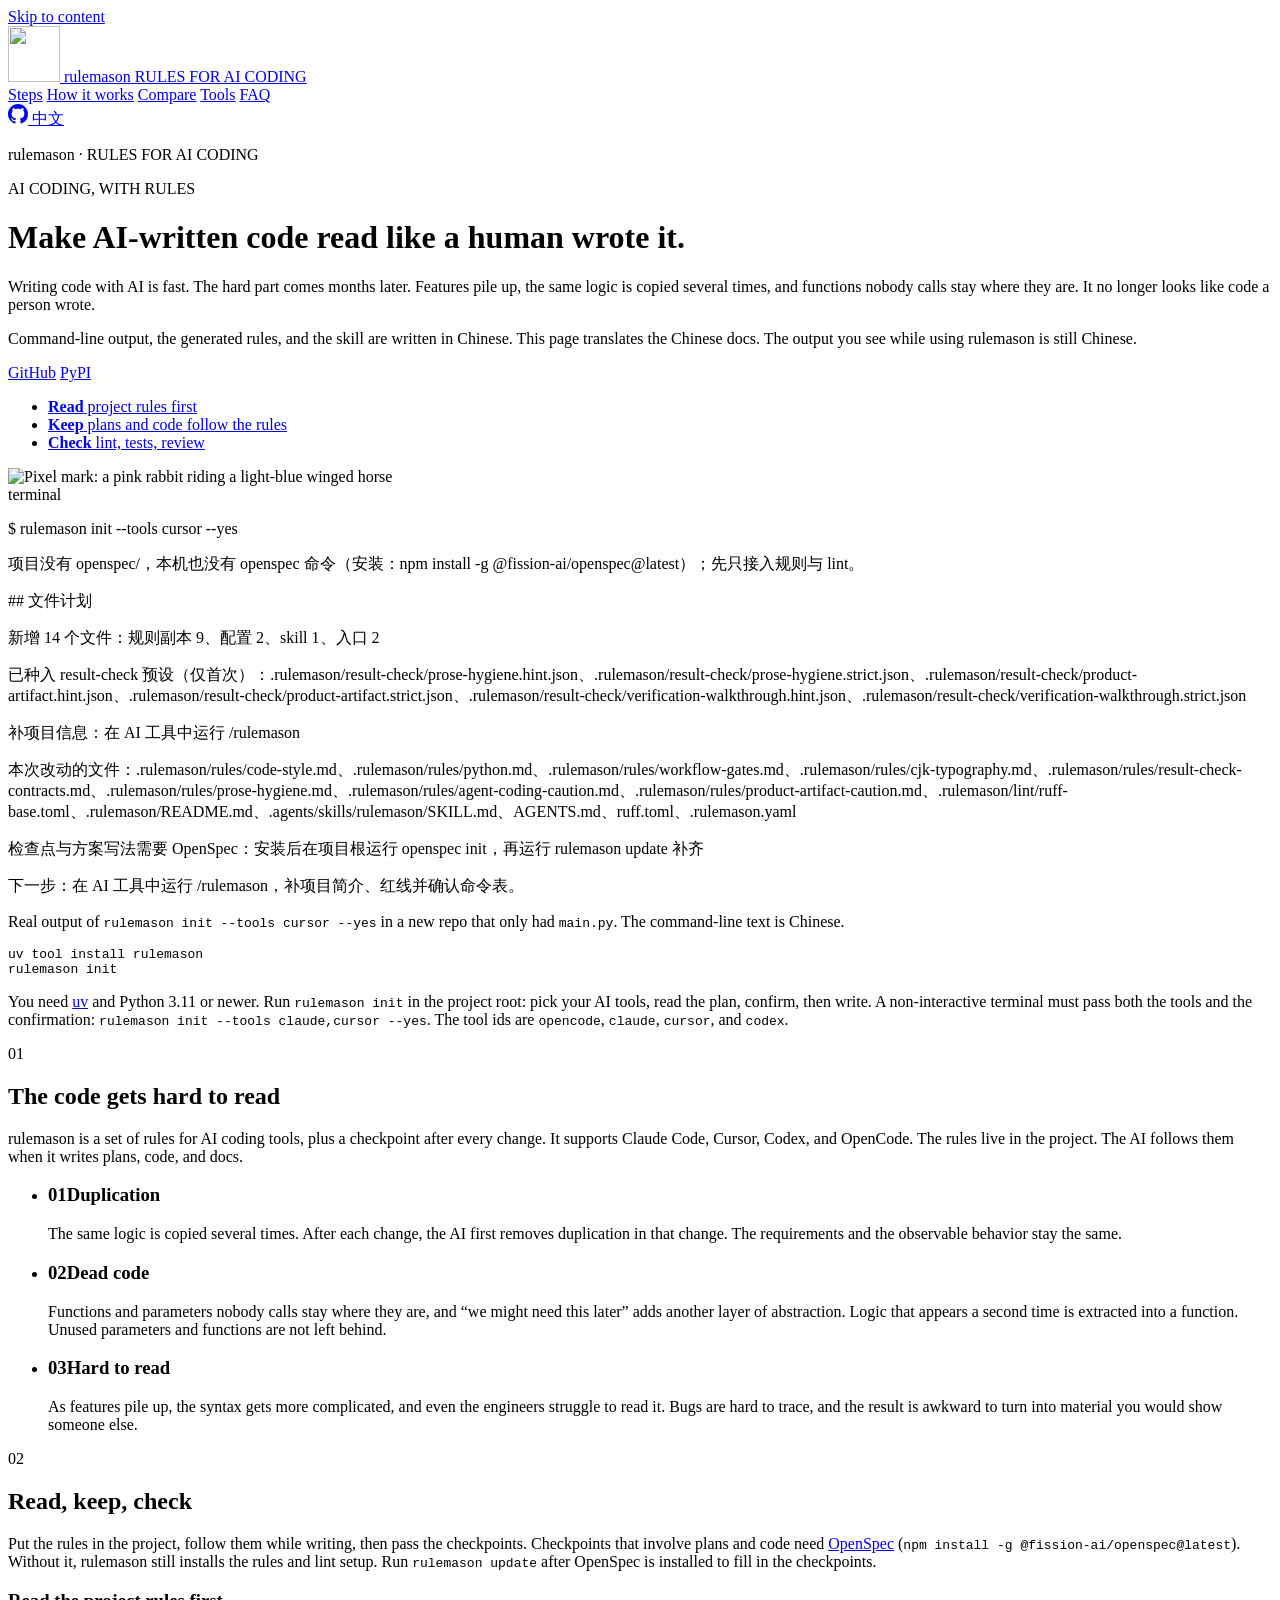
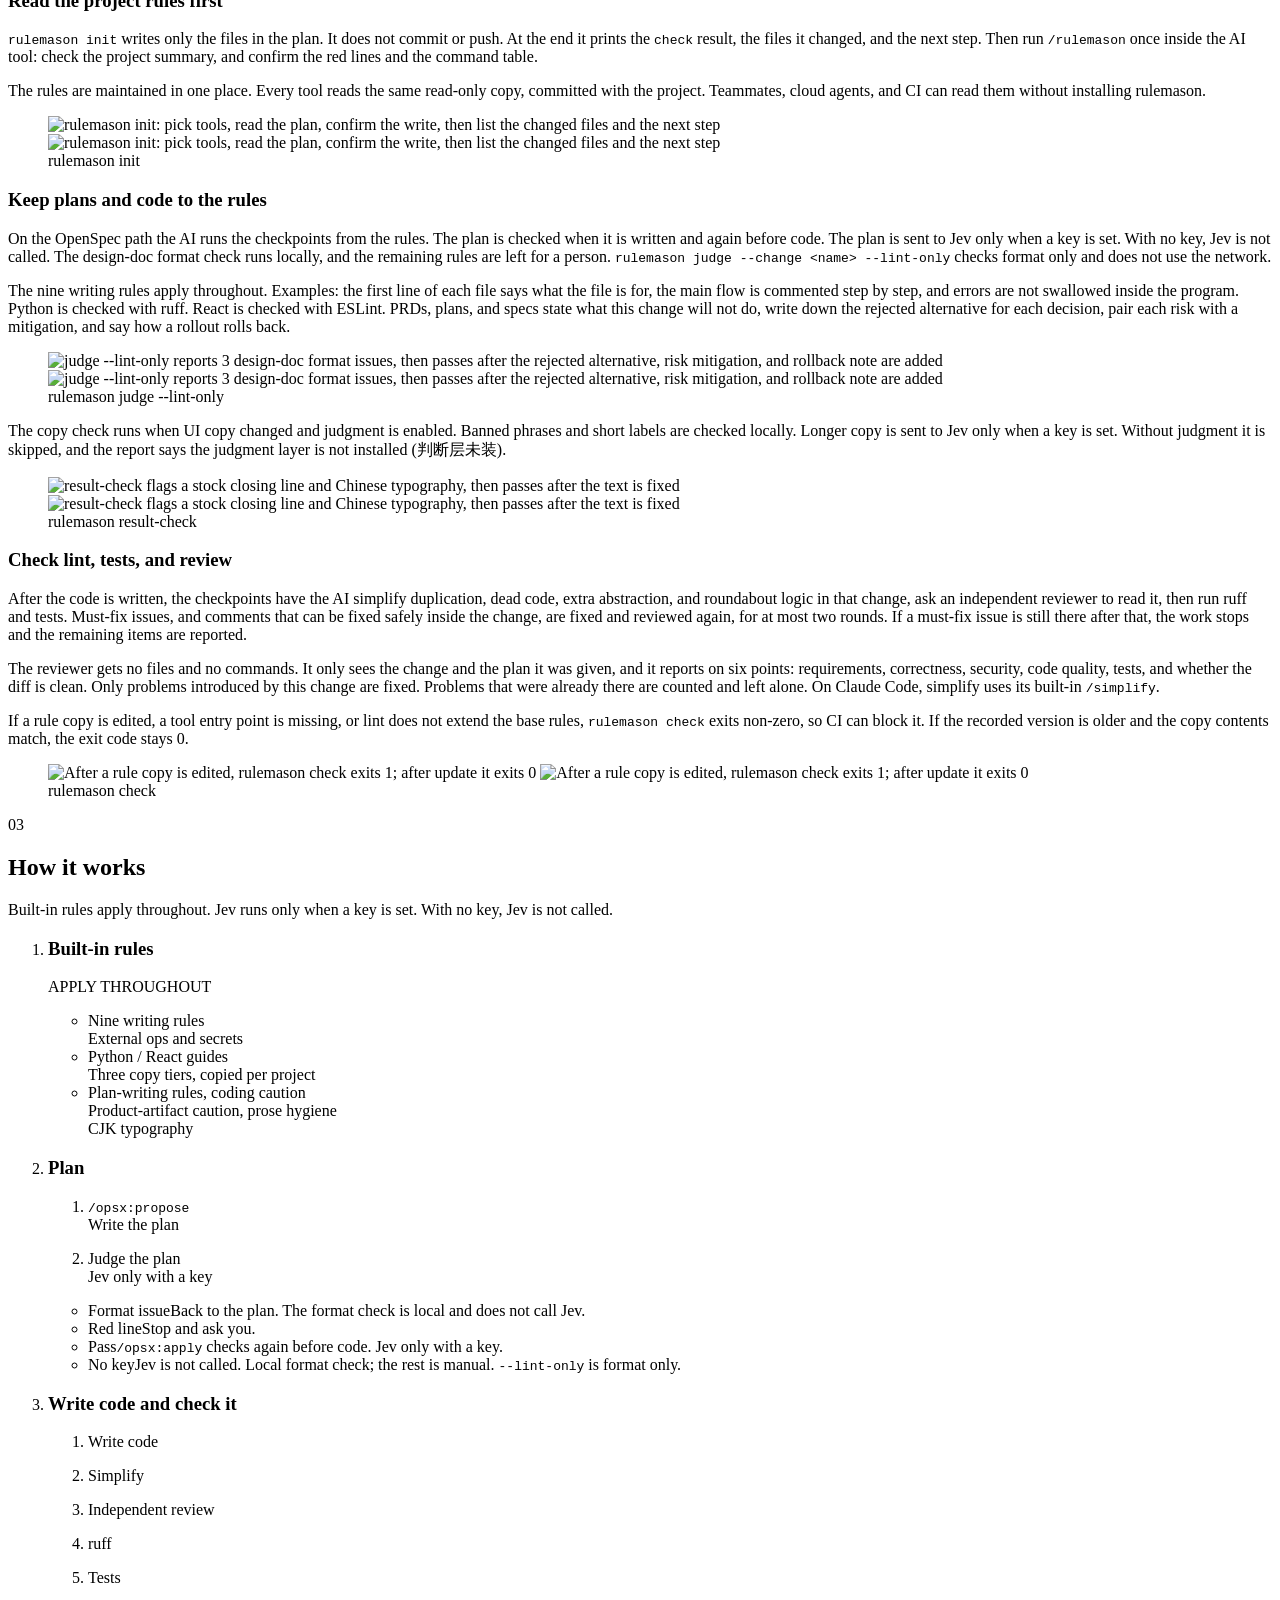
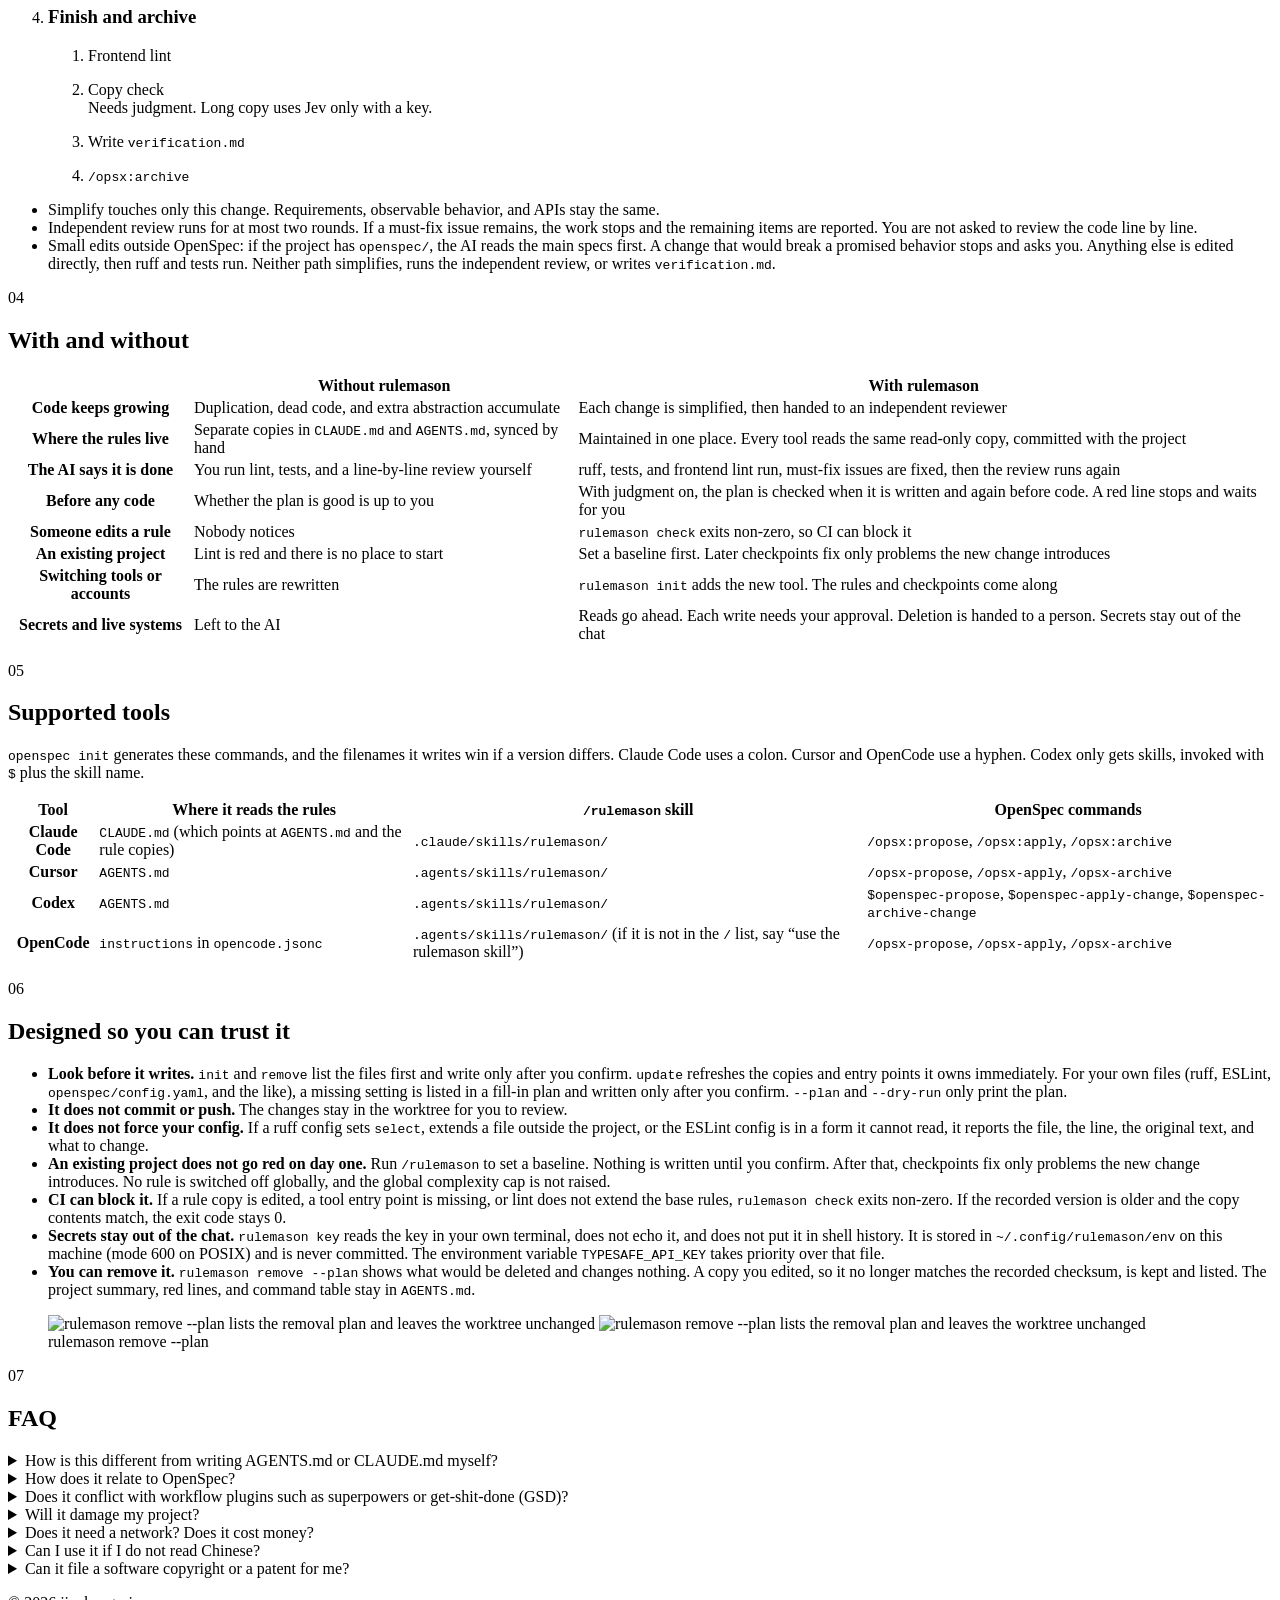
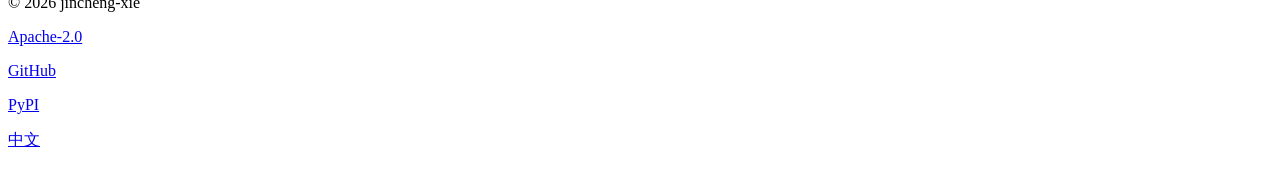
==== commit 3b3f5001: "feat(website): 终端打出真实 init，导航加上 GitHub 标题改为「让 AI 写的代码，读起来像人写的」。浅底加上圆点和粉蓝光晕，导航标志放在白底方块上，并链到 GitHub。" ====
--- a/website/en/index.html
+++ b/website/en/index.html
@@ -4,8 +4,8 @@
 <head>
   <meta charset="utf-8">
   <meta name="viewport" content="width=device-width, initial-scale=1">
-  <title>rulemason: AI writes code, and it follows the rules</title>
-  <meta name="description" content="AI-written code that reads like a person wrote it. Rules for AI coding tools, plus a checkpoint after every change. Supports Claude Code, Cursor, Codex, and OpenCode.">
+  <title>rulemason: Make AI-written code read like a human wrote it.</title>
+  <meta name="description" content="Make AI-written code read like a human wrote it. Rules for AI coding tools, plus a checkpoint after every change. Supports Claude Code, Cursor, Codex, and OpenCode.">
   <link rel="canonical" href="https://rulemason.com/en/">
   <link rel="alternate" hreflang="en" href="https://rulemason.com/en/">
   <link rel="alternate" hreflang="zh-CN" href="https://rulemason.com/">
@@ -13,16 +13,16 @@
   <meta property="og:locale" content="en_US">
   <meta property="og:locale:alternate" content="zh_CN">
   <meta property="og:site_name" content="rulemason">
-  <meta property="og:title" content="rulemason: AI writes code, and it follows the rules">
-  <meta property="og:description" content="AI-written code that reads like a person wrote it. Rules for AI coding tools, plus a checkpoint after every change.">
+  <meta property="og:title" content="rulemason: Make AI-written code read like a human wrote it.">
+  <meta property="og:description" content="Make AI-written code read like a human wrote it. Rules for AI coding tools, plus a checkpoint after every change.">
   <meta property="og:url" content="https://rulemason.com/en/">
   <meta property="og:image" content="https://rulemason.com/assets/banner.png">
   <meta property="og:image:width" content="1920">
   <meta property="og:image:height" content="960">
-  <meta property="og:image:alt" content="rulemason: AI writes code, and it follows the rules">
+  <meta property="og:image:alt" content="rulemason: Make AI-written code read like a human wrote it.">
   <meta name="twitter:card" content="summary_large_image">
-  <meta name="twitter:title" content="rulemason: AI writes code, and it follows the rules">
-  <meta name="twitter:description" content="AI-written code that reads like a person wrote it. Rules for AI coding tools, plus a checkpoint after every change.">
+  <meta name="twitter:title" content="rulemason: Make AI-written code read like a human wrote it.">
+  <meta name="twitter:description" content="Make AI-written code read like a human wrote it. Rules for AI coding tools, plus a checkpoint after every change.">
   <meta name="twitter:image" content="https://rulemason.com/assets/banner.png">
   <meta name="theme-color" content="#f7f6f3">
   <link rel="icon" href="/favicon.svg" type="image/svg+xml">
@@ -48,6 +48,9 @@
         <a href="#tools">Tools</a>
         <a href="#faq">FAQ</a>
       </nav>
+      <a class="nav-github" href="https://github.com/rulemason/rulemason" aria-label="GitHub">
+        <svg viewBox="0 0 16 16" width="20" height="20" aria-hidden="true"><path fill="currentColor" d="M8 0C3.58 0 0 3.58 0 8c0 3.54 2.29 6.53 5.47 7.59.4.07.55-.17.55-.38 0-.19-.01-.82-.01-1.49-2.01.37-2.53-.49-2.69-.94-.09-.23-.48-.94-.82-1.13-.28-.15-.68-.52-.01-.53.63-.01 1.08.58 1.23.82.72 1.21 1.87.87 2.33.66.07-.52.28-.87.51-1.07-1.78-.2-3.64-.89-3.64-3.95 0-.87.31-1.59.82-2.15-.08-.2-.36-1.02.08-2.12 0 0 .67-.21 2.2.82.64-.18 1.32-.27 2-.27.68 0 1.36.09 2 .27 1.53-1.04 2.2-.82 2.2-.82.44 1.1.16 1.92.08 2.12.51.56.82 1.27.82 2.15 0 3.07-1.87 3.75-3.65 3.95.29.25.54.73.54 1.48 0 1.07-.01 1.93-.01 2.2 0 .21.15.46.55.38A8.013 8.013 0 0016 8c0-4.42-3.58-8-8-8z"/></svg>
+      </a>
       <a class="lang" href="/" hreflang="zh-CN" lang="zh-CN">中文</a>
     </div>
   </header>
@@ -57,8 +60,8 @@
       <div class="hero-copy">
         <p class="eyebrow">rulemason · RULES FOR AI CODING</p>
         <p class="tagline">AI CODING, WITH RULES</p>
-        <h1>AI writes code,<br><span class="accent">and it follows the rules.</span></h1>
-        <p class="lede">AI-written code that reads like a person wrote it.</p>
+        <!-- Headline lives only in this h1 -->
+        <h1 id="hero-title">Make AI-written code read like a human wrote it.</h1>
         <p class="support">Writing code with AI is fast. The hard part comes months later. Features pile up, the same logic is copied several times, and functions nobody calls stay where they are. It no longer looks like code a person wrote.</p>
         <p class="lang-note">Command-line output, the generated rules, and the skill are written in Chinese. This page translates the Chinese docs. The output you see while using rulemason is still Chinese.</p>
         <div class="actions">
@@ -75,10 +78,28 @@
         <div class="hero-logo">
           <img src="/assets/logo.svg" width="416" height="448" alt="Pixel mark: a pink rabbit riding a light-blue winged horse">
         </div>
+        <div class="term" data-term>
+          <div class="term-bar">
+            <span class="term-dots" aria-hidden="true"><i></i><i></i><i></i></span>
+            <span class="term-name">terminal</span>
+          </div>
+          <div class="term-screen" role="log" aria-label="Real output of rulemason init --tools cursor --yes">
+            <p class="term-line term-cmd"><span class="tok-prompt">$</span> <span class="cmd-text">rulemason init --tools cursor --yes</span><span class="caret" aria-hidden="true"></span></p>
+            <p class="term-line">项目没有 openspec/，本机也没有 openspec 命令（安装：npm install -g @fission-ai/openspec@latest）；先只接入规则与 lint。</p>
+            <p class="term-line tok-head">## 文件计划</p>
+            <p class="term-line">新增 14 个文件：规则副本 9、配置 2、skill 1、入口 2</p>
+            <p class="term-line tok-dim">已种入 result-check 预设（仅首次）：.rulemason/result-check/prose-hygiene.hint.json、.rulemason/result-check/prose-hygiene.strict.json、.rulemason/result-check/product-artifact.hint.json、.rulemason/result-check/product-artifact.strict.json、.rulemason/result-check/verification-walkthrough.hint.json、.rulemason/result-check/verification-walkthrough.strict.json</p>
+            <p class="term-line tok-key">补项目信息：在 AI 工具中运行 /rulemason</p>
+            <p class="term-line">本次改动的文件：.rulemason/rules/code-style.md、.rulemason/rules/python.md、.rulemason/rules/workflow-gates.md、.rulemason/rules/cjk-typography.md、.rulemason/rules/result-check-contracts.md、.rulemason/rules/prose-hygiene.md、.rulemason/rules/agent-coding-caution.md、.rulemason/rules/product-artifact-caution.md、.rulemason/lint/ruff-base.toml、.rulemason/README.md、.agents/skills/rulemason/SKILL.md、AGENTS.md、ruff.toml、.rulemason.yaml</p>
+            <p class="term-line">检查点与方案写法需要 OpenSpec：安装后在项目根运行 openspec init，再运行 rulemason update 补齐</p>
+            <p class="term-line tok-key">下一步：在 AI 工具中运行 /rulemason，补项目简介、红线并确认命令表。</p>
+          </div>
+          <p class="term-note">Real output of <code>rulemason init --tools cursor --yes</code> in a new repo that only had <code>main.py</code>. The command-line text is Chinese.</p>
+        </div>
         <div class="install">
           <div class="install-bar">
-            <pre id="install-cmd"><code>uv tool install rulemason
-rulemason init</code></pre>
+            <pre id="install-cmd"><code><span class="tok-cmd">uv</span> <span class="tok-fn">tool install</span> <span class="tok-str">rulemason</span>
+<span class="tok-cmd">rulemason</span> <span class="tok-fn">init</span></code></pre>
             <button type="button" class="copy" hidden data-for="install-cmd" data-done="Copied" data-fail="Could not copy. Select the commands above.">Copy</button>
           </div>
           <p id="copy-status" class="copy-status" role="status"></p>
@@ -87,8 +108,9 @@
       </div>
     </div>
 
-    <section id="pain">
-      <div class="wrap">
+    <section id="pain" class="reveal">
+      <div class="wrap">
+        <p class="kicker">01</p>
         <h2>The code gets hard to read</h2>
         <p class="section-lead">rulemason is a set of rules for AI coding tools, plus a checkpoint after every change. It supports Claude Code, Cursor, Codex, and OpenCode. The rules live in the project. The AI follows them when it writes plans, code, and docs.</p>
         <ul class="cards">
@@ -108,8 +130,9 @@
       </div>
     </section>
 
-    <section id="steps">
-      <div class="wrap">
+    <section id="steps" class="reveal">
+      <div class="wrap">
+        <p class="kicker">02</p>
         <h2>Read, keep, check</h2>
         <p class="section-lead">Put the rules in the project, follow them while writing, then pass the checkpoints. Checkpoints that involve plans and code need <a href="https://github.com/Fission-AI/OpenSpec">OpenSpec</a> (<code>npm install -g @fission-ai/openspec@latest</code>). Without it, rulemason still installs the rules and lint setup. Run <code>rulemason update</code> after OpenSpec is installed to fill in the checkpoints.</p>
 
@@ -155,8 +178,9 @@
       </div>
     </section>
 
-    <section id="flow">
-      <div class="wrap">
+    <section id="flow" class="reveal">
+      <div class="wrap">
+        <p class="kicker">03</p>
         <h2>How it works</h2>
         <p class="section-lead">Built-in rules apply throughout. Jev runs only when a key is set. With no key, Jev is not called.</p>
         <ol class="flow">
@@ -218,8 +242,9 @@
       </div>
     </section>
 
-    <section id="compare">
-      <div class="wrap">
+    <section id="compare" class="reveal">
+      <div class="wrap">
+        <p class="kicker">04</p>
         <h2>With and without</h2>
         <div class="table-wrap" tabindex="0" role="region" aria-label="With and without rulemason. Scroll sideways if needed.">
           <table>
@@ -277,8 +302,9 @@
       </div>
     </section>
 
-    <section id="tools">
-      <div class="wrap">
+    <section id="tools" class="reveal">
+      <div class="wrap">
+        <p class="kicker">05</p>
         <h2>Supported tools</h2>
         <p class="section-lead"><code>openspec init</code> generates these commands, and the filenames it writes win if a version differs. Claude Code uses a colon. Cursor and OpenCode use a hyphen. Codex only gets skills, invoked with <code>$</code> plus the skill name.</p>
         <div class="table-wrap" tabindex="0" role="region" aria-label="Supported tools. Scroll sideways if needed.">
@@ -322,8 +348,9 @@
       </div>
     </section>
 
-    <section id="safety">
-      <div class="wrap">
+    <section id="safety" class="reveal">
+      <div class="wrap">
+        <p class="kicker">06</p>
         <h2>Designed so you can trust it</h2>
         <ul class="safety">
           <li><strong>Look before it writes.</strong> <code>init</code> and <code>remove</code> list the files first and write only after you confirm. <code>update</code> refreshes the copies and entry points it owns immediately. For your own files (ruff, ESLint, <code>openspec/config.yaml</code>, and the like), a missing setting is listed in a fill-in plan and written only after you confirm. <code>--plan</code> and <code>--dry-run</code> only print the plan.</li>
@@ -342,8 +369,9 @@
       </div>
     </section>
 
-    <section id="faq" class="faq">
-      <div class="wrap">
+    <section id="faq" class="faq reveal">
+      <div class="wrap">
+        <p class="kicker">07</p>
         <h2>FAQ</h2>
         <details>
           <summary>How is this different from writing AGENTS.md or CLAUDE.md myself?</summary>
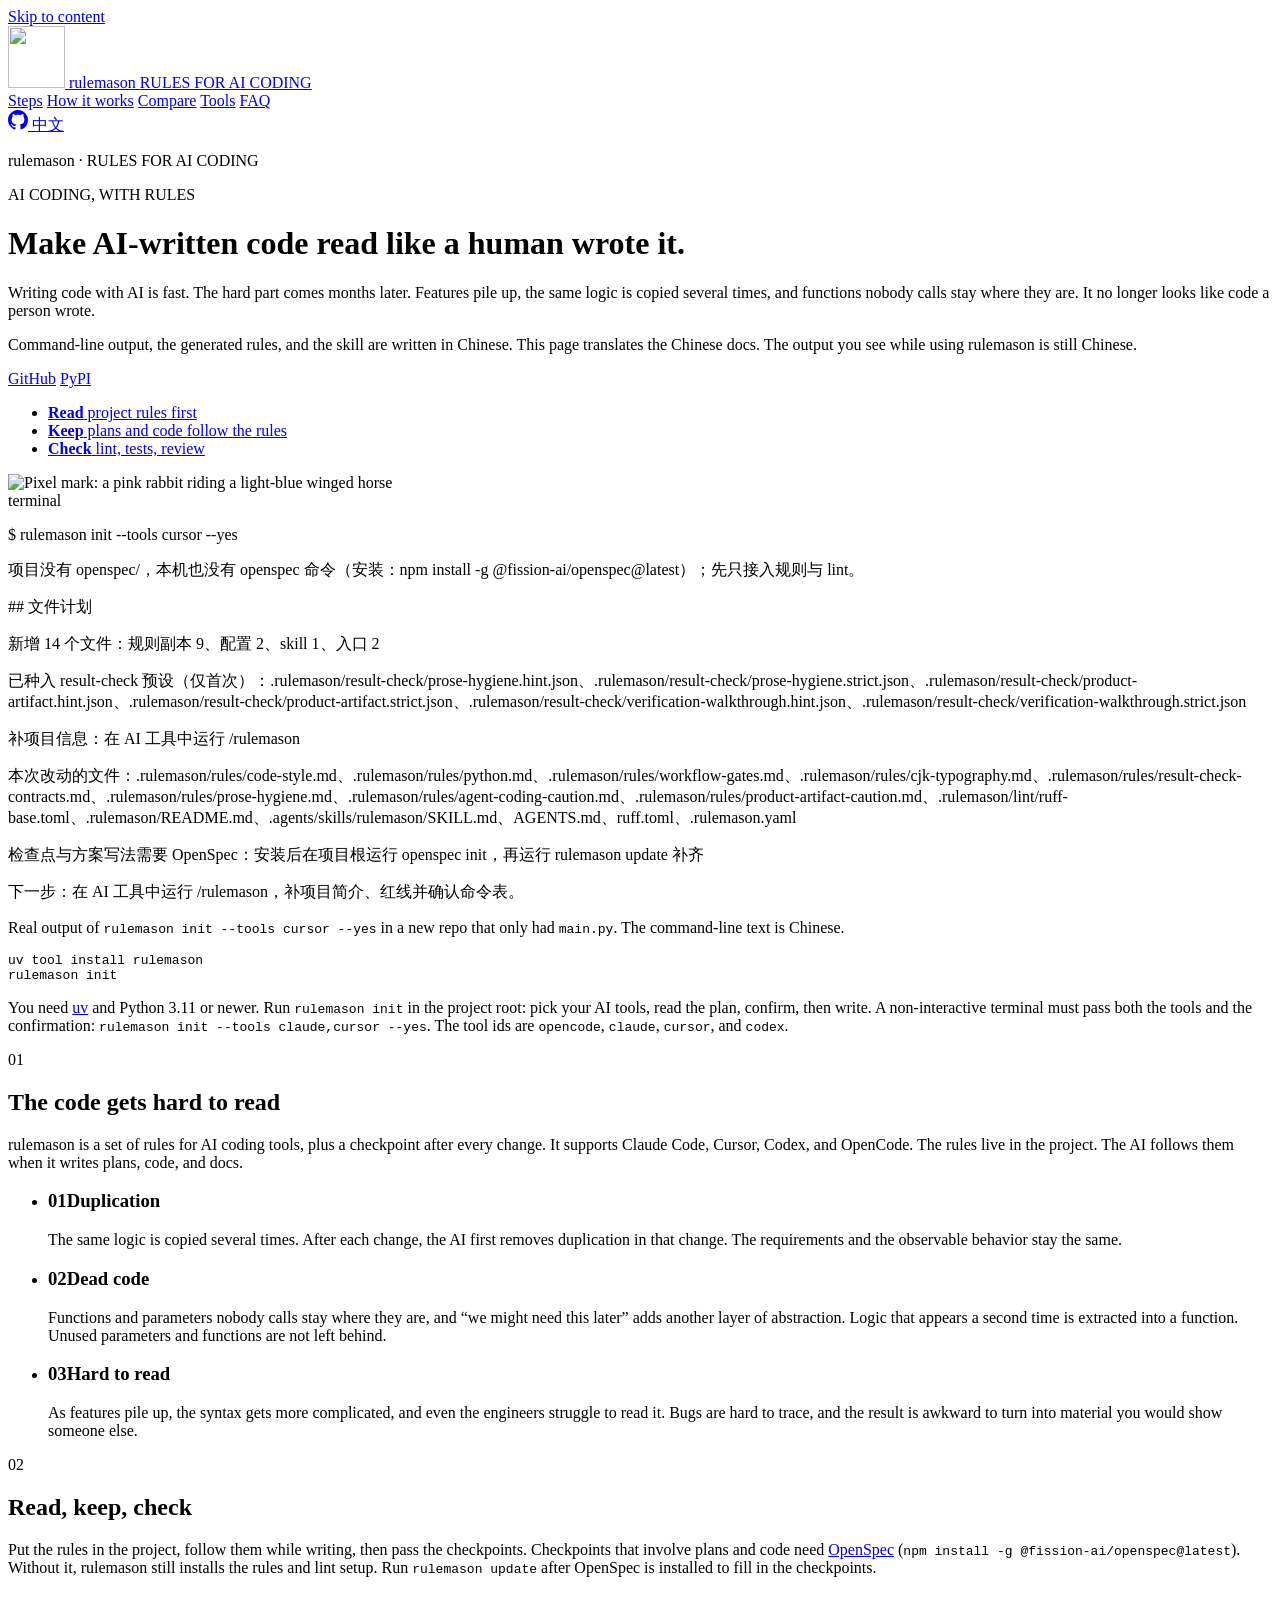
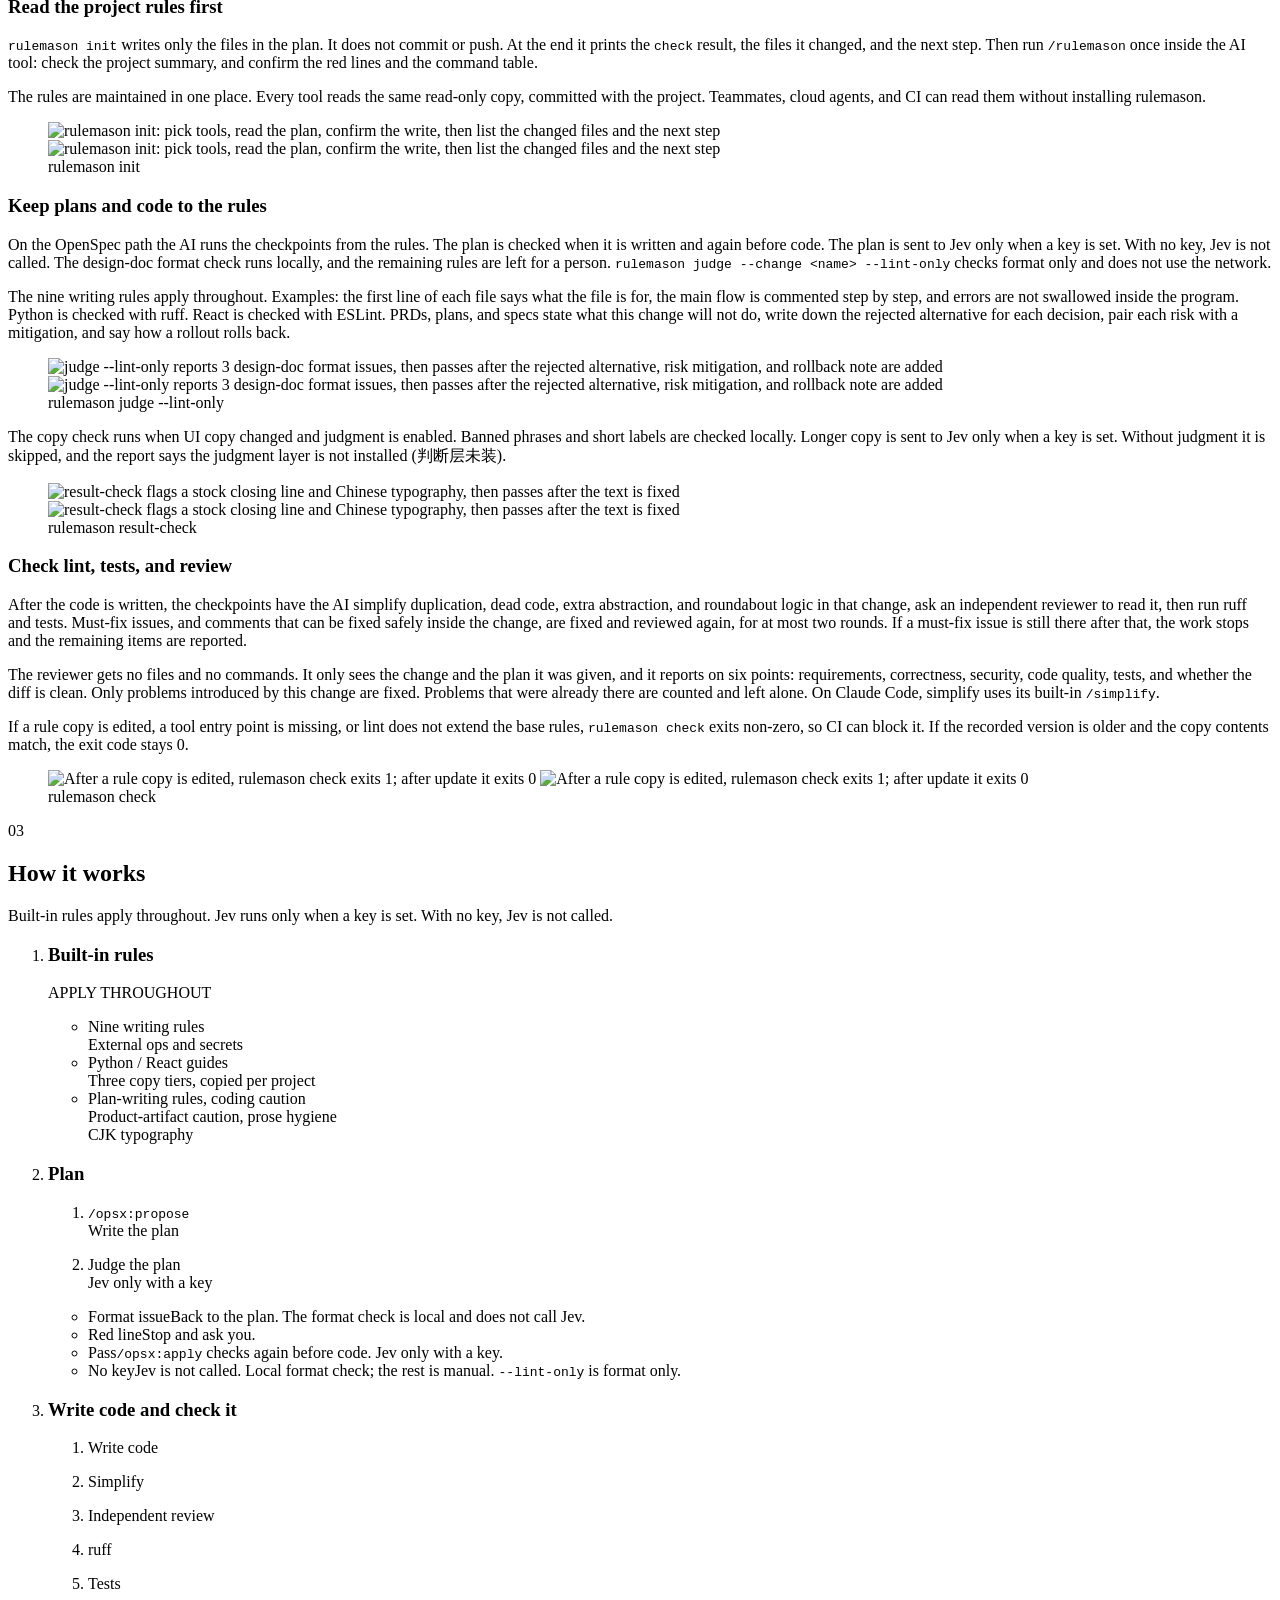
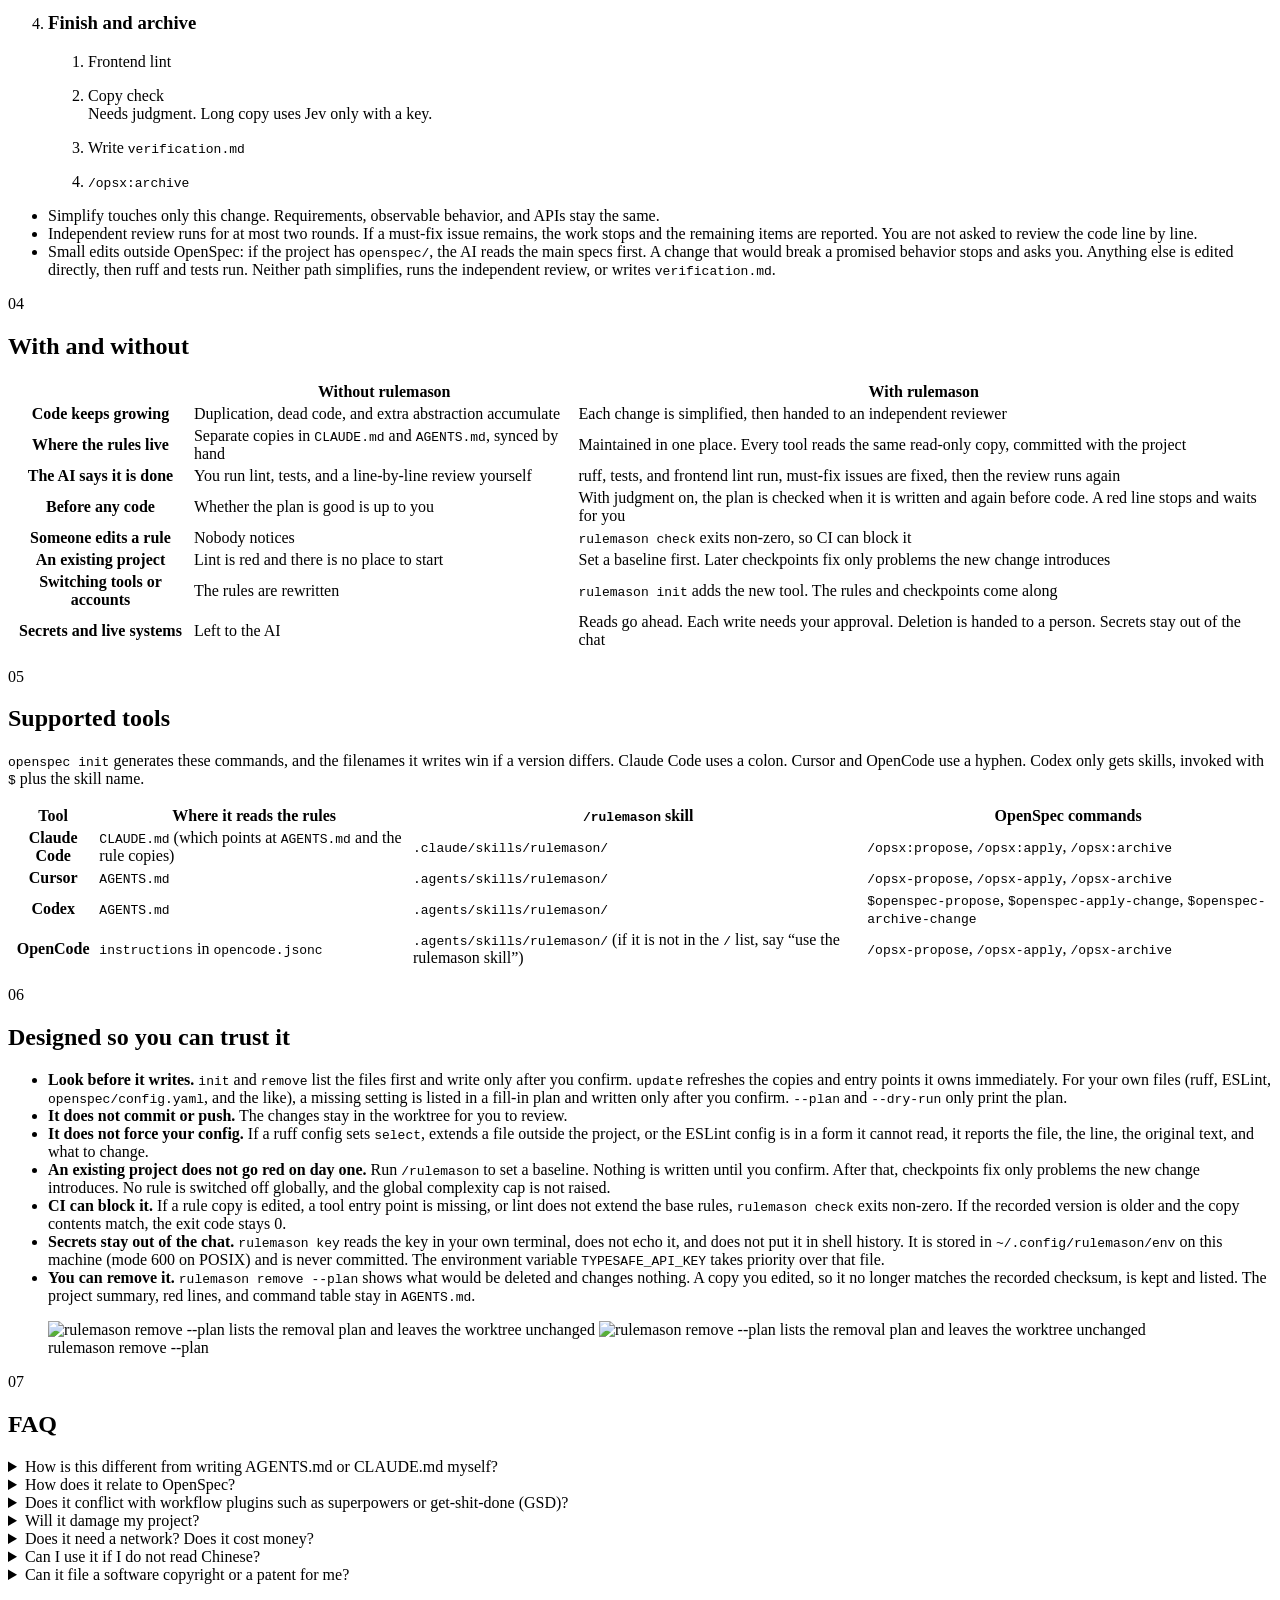
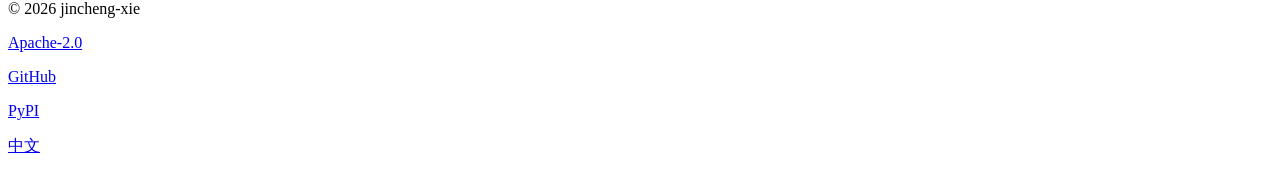
==== commit 3e57883b: "fix(website): 标签图标去掉底色，导航标志放大一成 浏览器图标改为透明底，地址加版本参数避开缓存。导航标志放大 10%，GitHub 图标在新标签打开。" ====
--- a/website/en/index.html
+++ b/website/en/index.html
@@ -25,9 +25,9 @@
   <meta name="twitter:description" content="Make AI-written code read like a human wrote it. Rules for AI coding tools, plus a checkpoint after every change.">
   <meta name="twitter:image" content="https://rulemason.com/assets/banner.png">
   <meta name="theme-color" content="#f7f6f3">
-  <link rel="icon" href="/favicon.svg" type="image/svg+xml">
-  <link rel="icon" href="/favicon-32.png" type="image/png" sizes="32x32">
-  <link rel="apple-touch-icon" href="/apple-touch-icon.png">
+  <link rel="icon" href="/favicon.svg?v=2" type="image/svg+xml">
+  <link rel="icon" href="/favicon-32.png?v=2" type="image/png" sizes="32x32">
+  <link rel="apple-touch-icon" href="/apple-touch-icon.png?v=2">
   <link rel="stylesheet" href="/css/site.css">
 </head>
 <body>
@@ -35,7 +35,7 @@
   <header class="site-header">
     <div class="wrap">
       <a class="brand" href="/en/">
-        <img src="/assets/logo.svg" alt="" width="52" height="56">
+        <img src="/assets/logo.svg" alt="" width="57" height="62">
         <span>
           <span class="brand-name">rulemason</span>
           <span class="brand-sub">RULES FOR AI CODING</span>
@@ -48,7 +48,7 @@
         <a href="#tools">Tools</a>
         <a href="#faq">FAQ</a>
       </nav>
-      <a class="nav-github" href="https://github.com/rulemason/rulemason" aria-label="GitHub">
+      <a class="nav-github" href="https://github.com/rulemason/rulemason" target="_blank" rel="noopener noreferrer" aria-label="GitHub">
         <svg viewBox="0 0 16 16" width="20" height="20" aria-hidden="true"><path fill="currentColor" d="M8 0C3.58 0 0 3.58 0 8c0 3.54 2.29 6.53 5.47 7.59.4.07.55-.17.55-.38 0-.19-.01-.82-.01-1.49-2.01.37-2.53-.49-2.69-.94-.09-.23-.48-.94-.82-1.13-.28-.15-.68-.52-.01-.53.63-.01 1.08.58 1.23.82.72 1.21 1.87.87 2.33.66.07-.52.28-.87.51-1.07-1.78-.2-3.64-.89-3.64-3.95 0-.87.31-1.59.82-2.15-.08-.2-.36-1.02.08-2.12 0 0 .67-.21 2.2.82.64-.18 1.32-.27 2-.27.68 0 1.36.09 2 .27 1.53-1.04 2.2-.82 2.2-.82.44 1.1.16 1.92.08 2.12.51.56.82 1.27.82 2.15 0 3.07-1.87 3.75-3.65 3.95.29.25.54.73.54 1.48 0 1.07-.01 1.93-.01 2.2 0 .21.15.46.55.38A8.013 8.013 0 0016 8c0-4.42-3.58-8-8-8z"/></svg>
       </a>
       <a class="lang" href="/" hreflang="zh-CN" lang="zh-CN">中文</a>
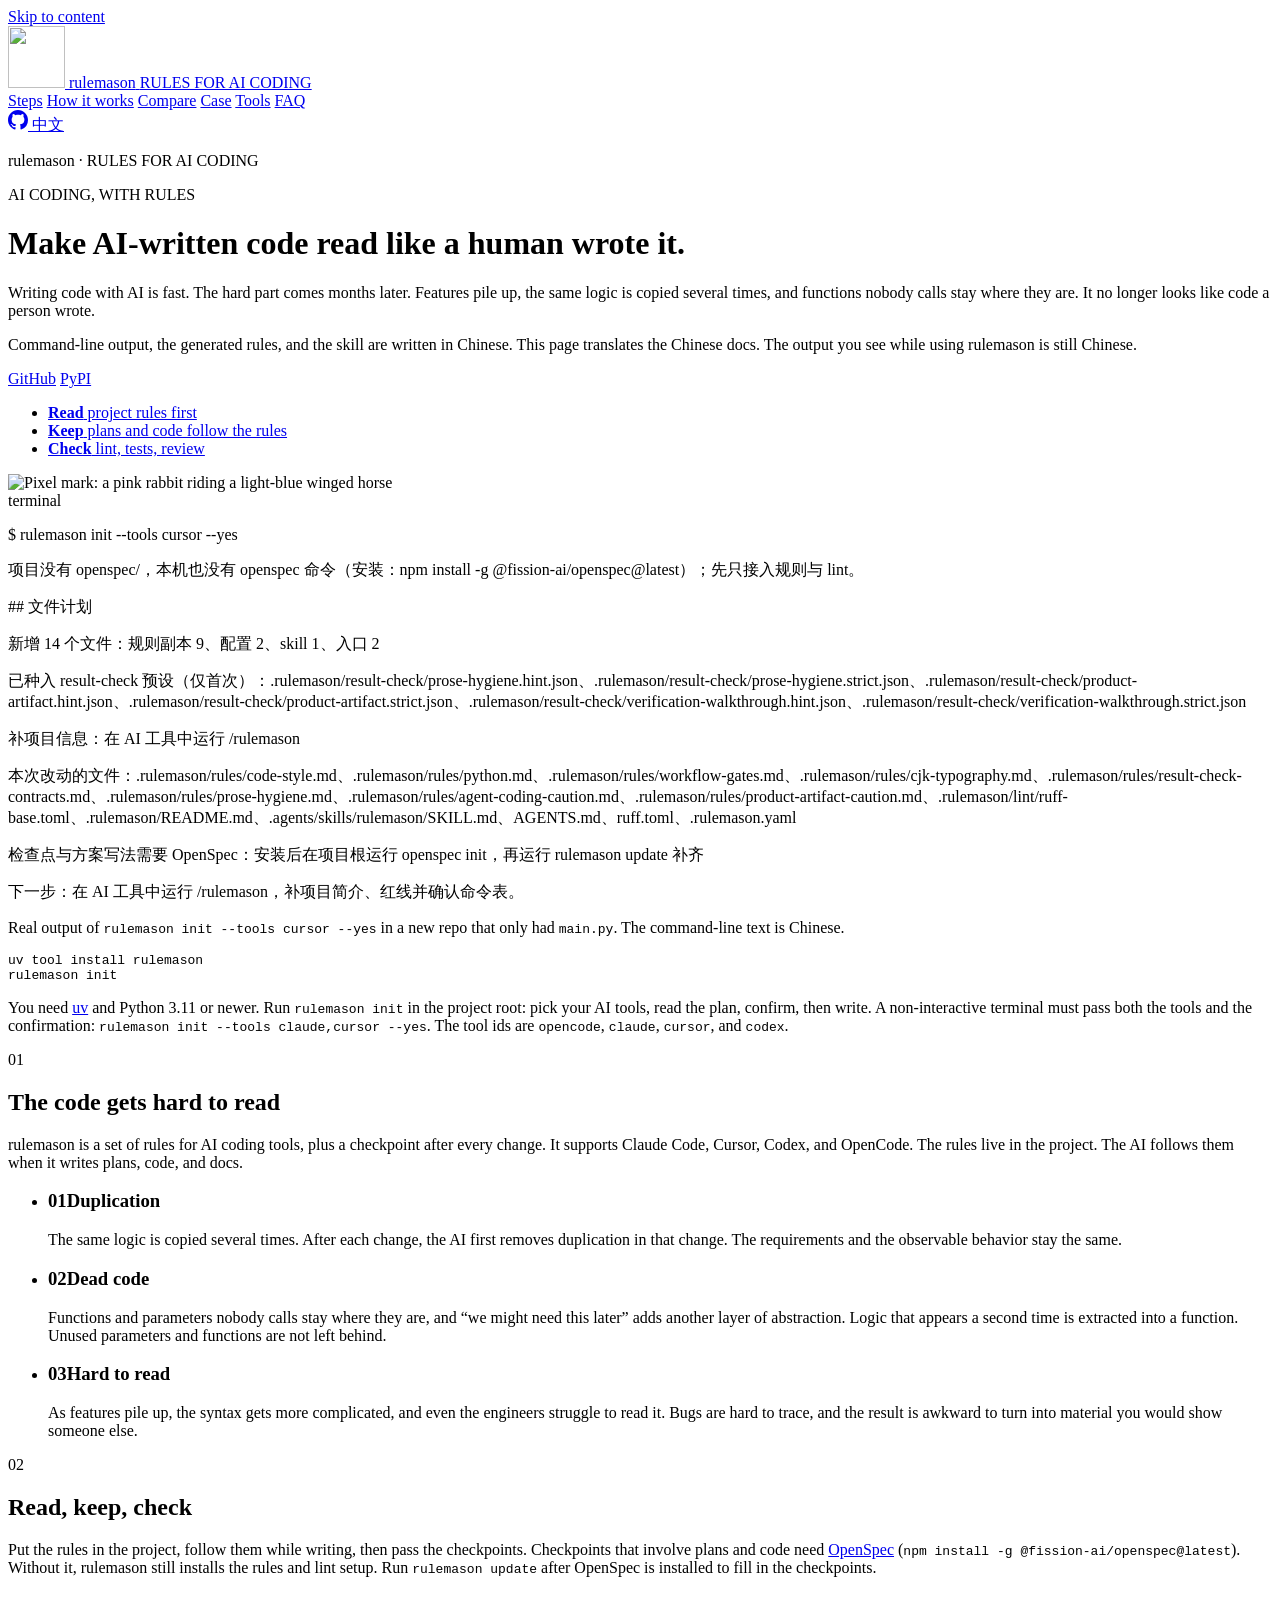
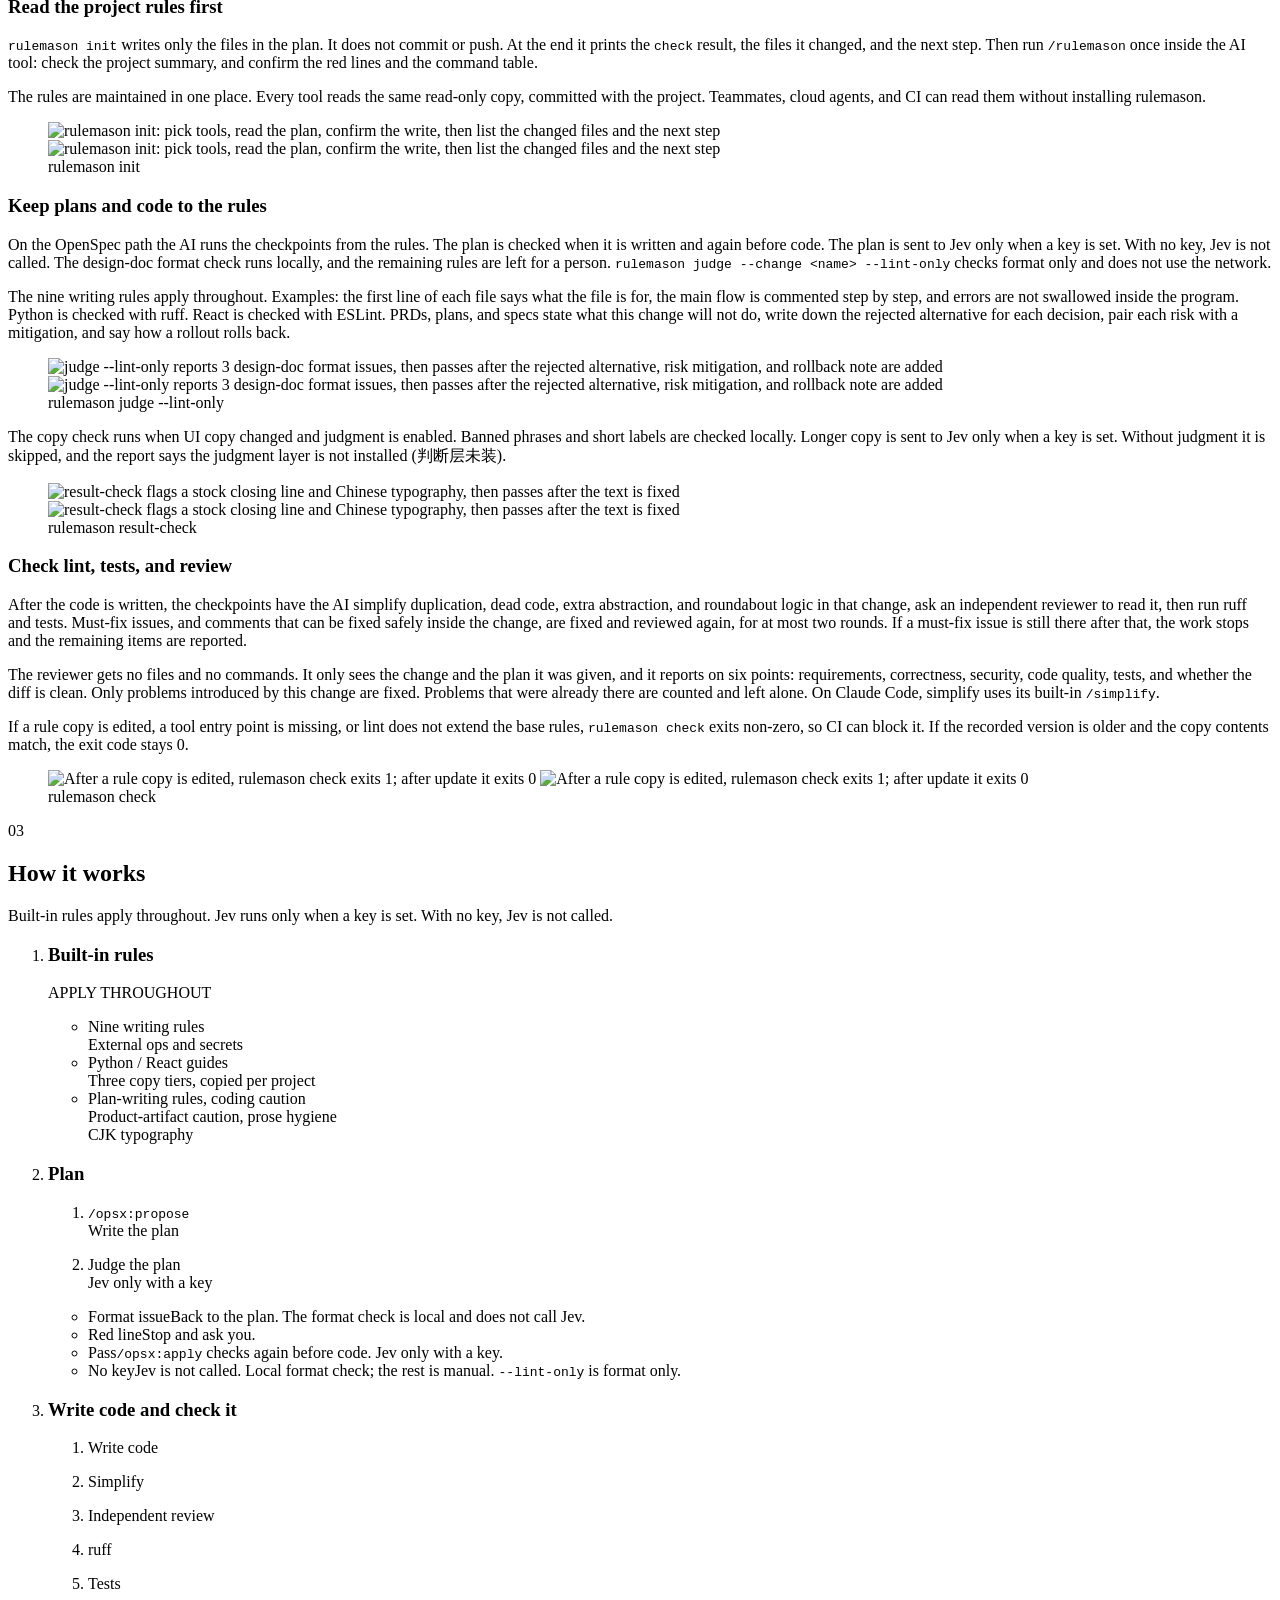
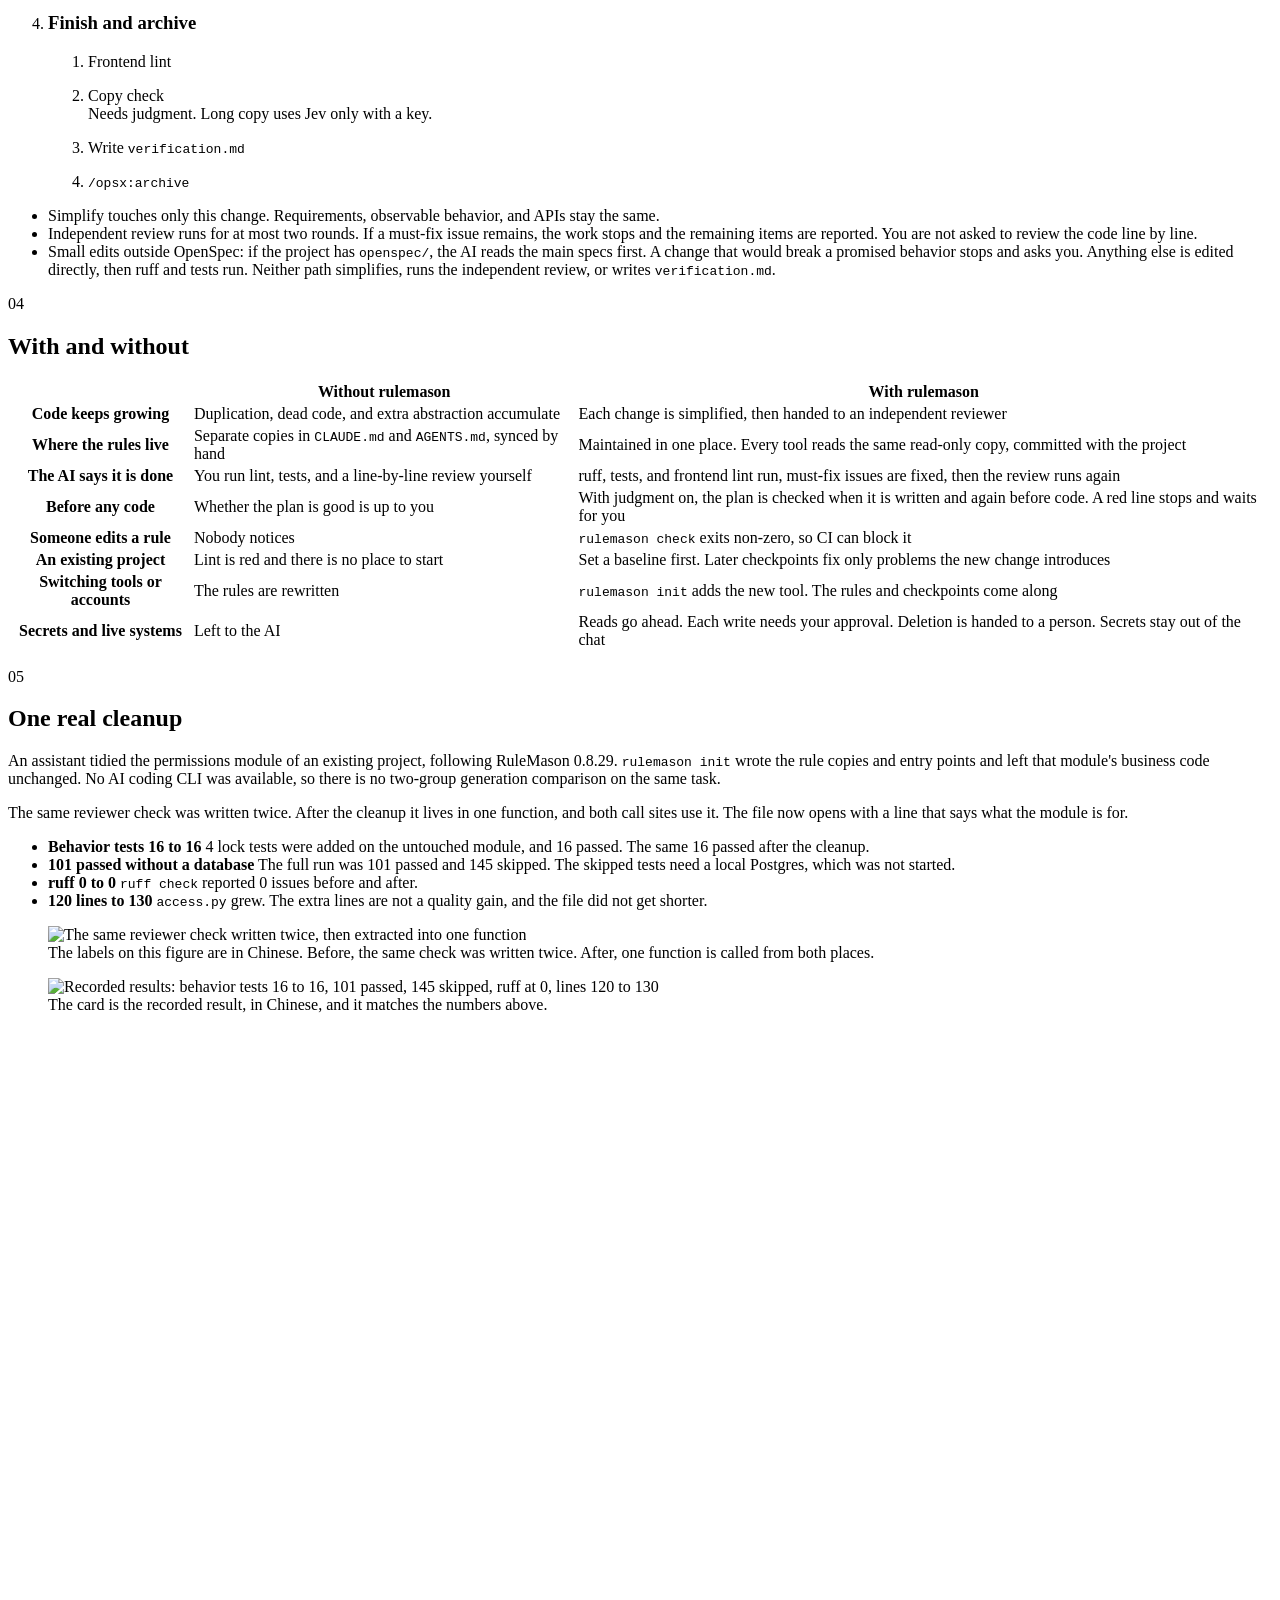
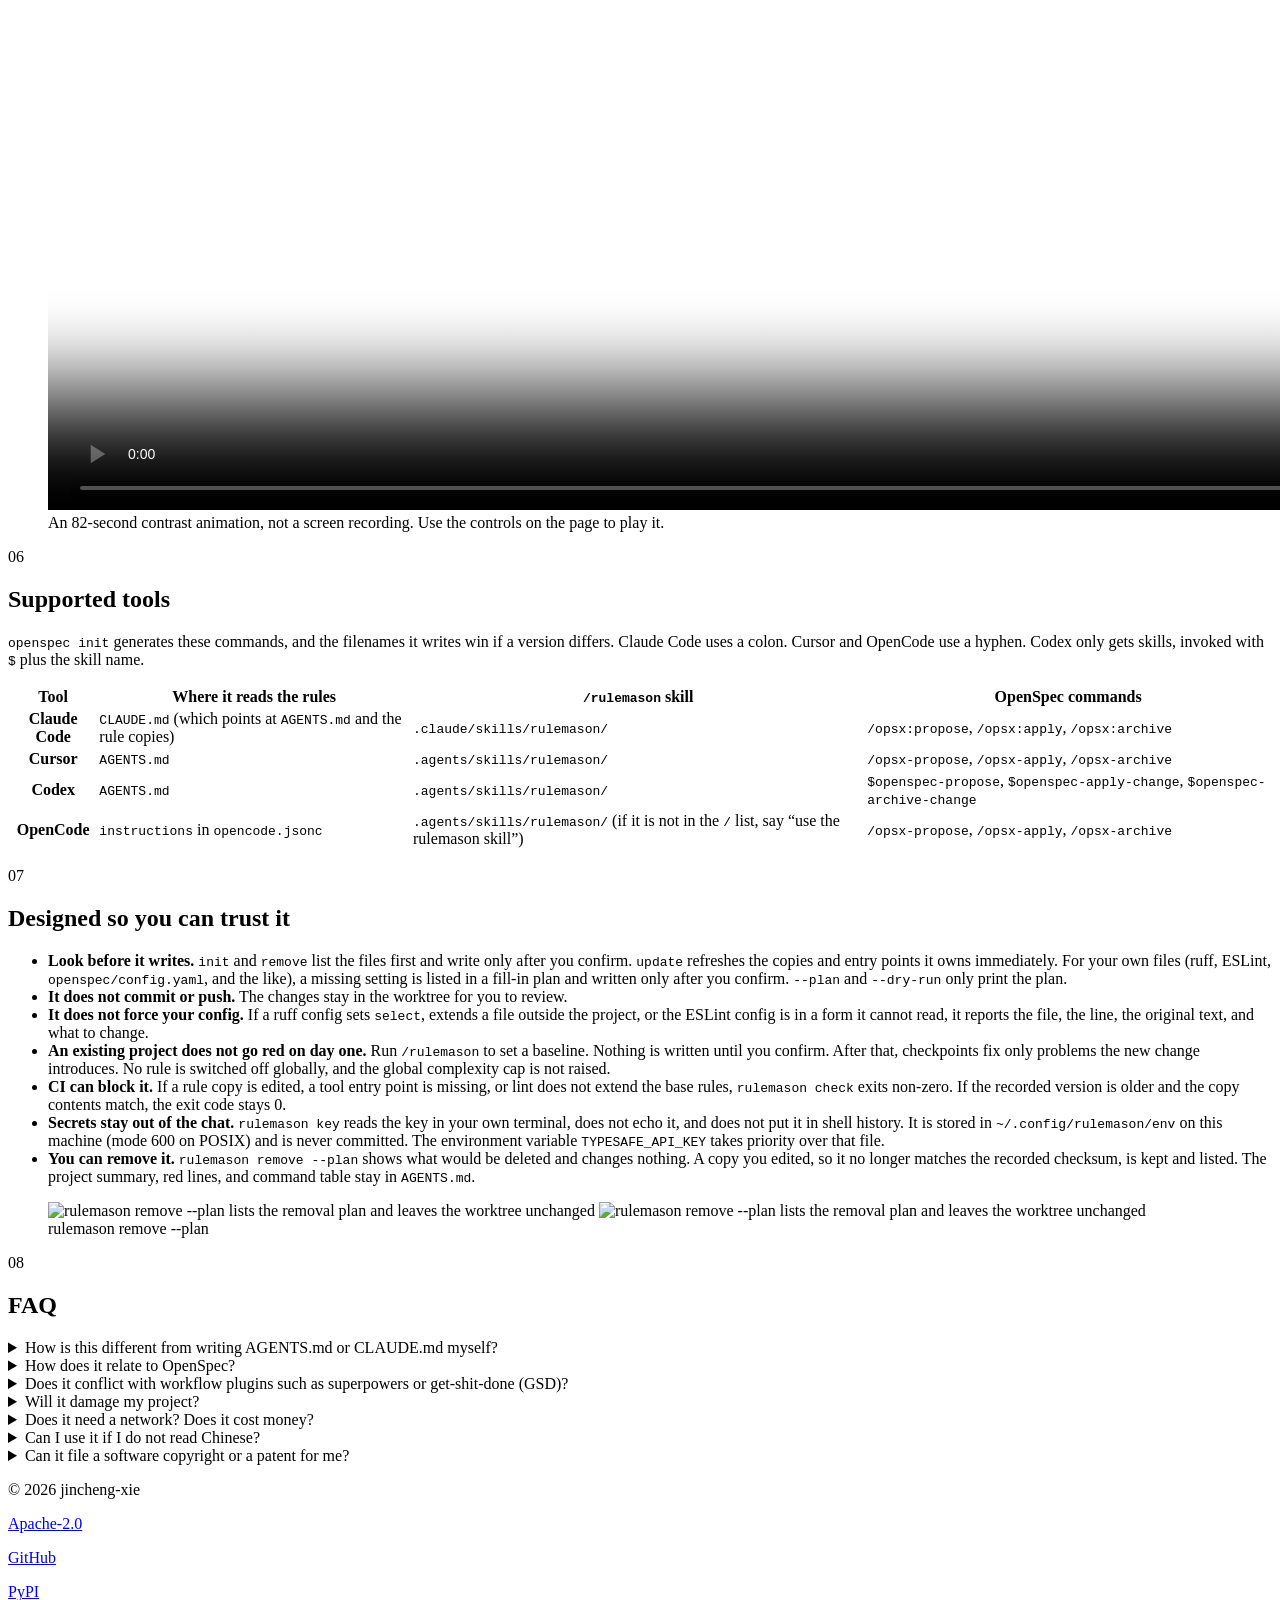
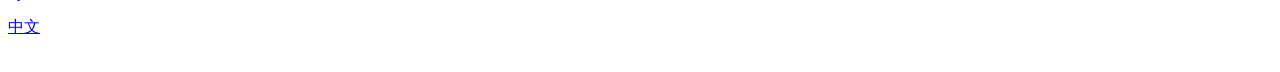
==== commit 7a0852e5: "feat(website): 官网加上一次真实整理 中英文页面放进同一份已授权的整理前后对照、核验记录和 82 秒视频。素材放在 website/assets，随站点目录一起部署。" ====
--- a/website/en/index.html
+++ b/website/en/index.html
@@ -45,6 +45,7 @@
         <a href="#steps">Steps</a>
         <a href="#flow">How it works</a>
         <a href="#compare">Compare</a>
+        <a href="#case">Case</a>
         <a href="#tools">Tools</a>
         <a href="#faq">FAQ</a>
       </nav>
@@ -302,9 +303,40 @@
       </div>
     </section>
 
+    <section id="case" class="reveal">
+      <div class="wrap">
+        <p class="kicker">05</p>
+        <h2>One real cleanup</h2>
+        <p class="section-lead">An assistant tidied the permissions module of an existing project, following RuleMason 0.8.29. <code>rulemason init</code> wrote the rule copies and entry points and left that module's business code unchanged. No AI coding CLI was available, so there is no two-group generation comparison on the same task.</p>
+        <p>The same reviewer check was written twice. After the cleanup it lives in one function, and both call sites use it. The file now opens with a line that says what the module is for.</p>
+        <ul class="case-facts">
+          <li><strong>Behavior tests 16 to 16</strong> 4 lock tests were added on the untouched module, and 16 passed. The same 16 passed after the cleanup.</li>
+          <li><strong>101 passed without a database</strong> The full run was 101 passed and 145 skipped. The skipped tests need a local Postgres, which was not started.</li>
+          <li><strong>ruff 0 to 0</strong> <code>ruff check</code> reported 0 issues before and after.</li>
+          <li><strong>120 lines to 130</strong> <code>access.py</code> grew. The extra lines are not a quality gain, and the file did not get shorter.</li>
+        </ul>
+        <figure>
+          <div class="case-shot" tabindex="0" role="region" aria-label="Before and after the cleanup. Scroll sideways on a narrow screen.">
+            <img src="/assets/case-access-before-after.png" width="1837" height="576" alt="The same reviewer check written twice, then extracted into one function">
+          </div>
+          <figcaption>The labels on this figure are in Chinese. Before, the same check was written twice. After, one function is called from both places.</figcaption>
+        </figure>
+        <figure>
+          <img src="/assets/case-access-verification.png" width="1100" height="642" alt="Recorded results: behavior tests 16 to 16, 101 passed, 145 skipped, ruff at 0, lines 120 to 130" loading="lazy">
+          <figcaption>The card is the recorded result, in Chinese, and it matches the numbers above.</figcaption>
+        </figure>
+        <figure>
+          <video class="case-video" controls playsinline preload="metadata" poster="/assets/case-access-poster.jpg" width="1920" height="1080">
+            <source src="/assets/case-access-contrast.mp4" type="video/mp4">
+          </video>
+          <figcaption>An 82-second contrast animation, not a screen recording. Use the controls on the page to play it.</figcaption>
+        </figure>
+      </div>
+    </section>
+
     <section id="tools" class="reveal">
       <div class="wrap">
-        <p class="kicker">05</p>
+        <p class="kicker">06</p>
         <h2>Supported tools</h2>
         <p class="section-lead"><code>openspec init</code> generates these commands, and the filenames it writes win if a version differs. Claude Code uses a colon. Cursor and OpenCode use a hyphen. Codex only gets skills, invoked with <code>$</code> plus the skill name.</p>
         <div class="table-wrap" tabindex="0" role="region" aria-label="Supported tools. Scroll sideways if needed.">
@@ -350,7 +382,7 @@
 
     <section id="safety" class="reveal">
       <div class="wrap">
-        <p class="kicker">06</p>
+        <p class="kicker">07</p>
         <h2>Designed so you can trust it</h2>
         <ul class="safety">
           <li><strong>Look before it writes.</strong> <code>init</code> and <code>remove</code> list the files first and write only after you confirm. <code>update</code> refreshes the copies and entry points it owns immediately. For your own files (ruff, ESLint, <code>openspec/config.yaml</code>, and the like), a missing setting is listed in a fill-in plan and written only after you confirm. <code>--plan</code> and <code>--dry-run</code> only print the plan.</li>
@@ -371,7 +403,7 @@
 
     <section id="faq" class="faq reveal">
       <div class="wrap">
-        <p class="kicker">07</p>
+        <p class="kicker">08</p>
         <h2>FAQ</h2>
         <details>
           <summary>How is this different from writing AGENTS.md or CLAUDE.md myself?</summary>
